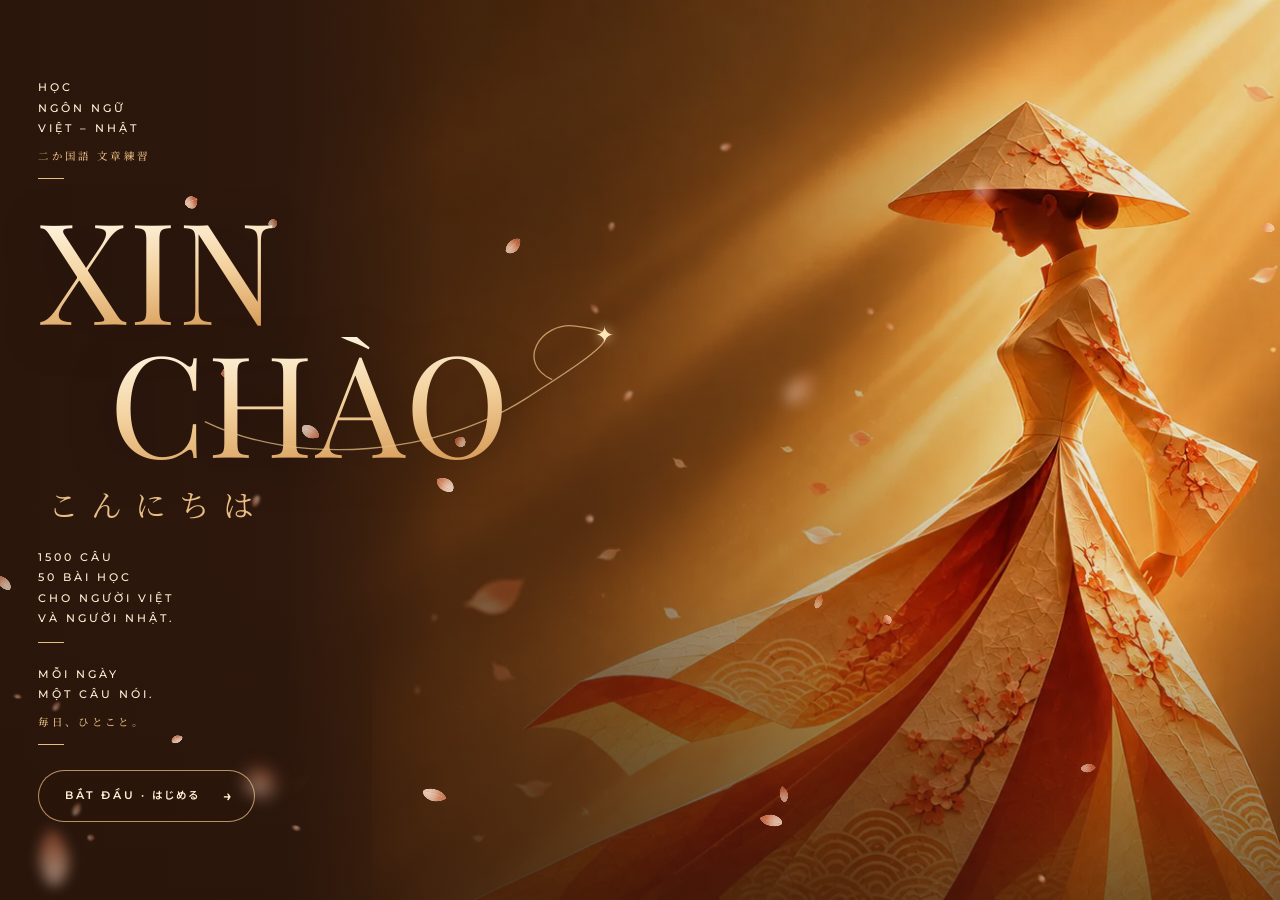
==== thi-thu-n5.html @ c8ebbe72 "Ẩn mục Lời thoại video (nội dung chưa khớp video); giữ video Kaiwa Co-Authored-By: Claude Sonnet 5.5" ====
<!DOCTYPE html>
<html lang="vi">
<head>
    <meta charset="UTF-8">
    <meta name="viewport" content="width=device-width, initial-scale=1.0, viewport-fit=cover">
    <title>Thi thử JLPT N5 · Học Việt - Nhật</title>
    <script>(function(){try{document.documentElement.classList.add("mk-solo");var d=(location.search.match(/[?&]de=(\d+)/)||[])[1]||"1";if(!/^#thi-thu-/.test(location.hash))history.replaceState(null,"",location.pathname+location.search+"#thi-thu-"+d+"-all");}catch(e){}})();</script>
    <meta name="claude:viewport-fit-sides" content="cover">
    <link rel="preconnect" href="https://fonts.googleapis.com">
    <link rel="preconnect" href="https://fonts.gstatic.com" crossorigin>
    <link rel="stylesheet" href="https://fonts.googleapis.com/css2?family=Be+Vietnam+Pro:wght@500;600;700;900&family=Inter:wght@400;500;600&family=Noto+Sans+JP:wght@400;500;700;900&family=Noto+Serif+JP:wght@400;600;700&family=Playfair+Display:ital,wght@0,400;0,500;1,400&family=Montserrat:wght@400;500;600&display=swap">
    <link rel="stylesheet" href="style.css?v=20261128-81">
    <link rel="stylesheet" href="roadmap.css?v=20261128-81">
    <link rel="stylesheet" href="kanji.css?v=20261128-81">
</head>
<body>

<!-- ===== Màn chào: ảnh áo dài origami ===== -->
<section class="hello" id="hello" hidden aria-labelledby="helloTitle">
    <div class="hello-bg">
        <img class="hello-img" id="helloImg" src="images/aoda-dai-origami.webp" alt="Cô gái Việt Nam mặc áo dài và nón lá">
        <canvas class="dress" id="dressCanvas" aria-hidden="true"></canvas>
    </div>
    <canvas class="petals" id="petalsBack" aria-hidden="true"></canvas>
    <canvas class="petals front" id="petalsFront" aria-hidden="true"></canvas>
    <div class="hello-in">
        <div class="step s1" id="step1">
            <div class="s1-main">
                <p class="eyebrow"><span>Học</span><span>ngôn ngữ</span><span>Việt – Nhật</span><span class="jp" lang="ja">二か国語 文章練習</span></p>
                <h1 class="hero" id="helloTitle">
                    <span class="l1">Xin</span><span class="l1 i2">chào</span>
                    <span class="l2 jp" lang="ja">こんにちは</span>
                    <svg class="swash" viewBox="0 0 600 200" aria-hidden="true" focusable="false"><path d="M8 150 C 140 214, 330 196, 452 118 S 590 26, 520 18 C 470 12, 438 70, 488 92"/></svg>
                    <span class="spark" aria-hidden="true">✦</span>
                </h1>
                <!-- Lời nhắn ngắn (trước đây ở cột phải) -->
                <div class="notes">
                    <p class="side-note">1500 câu<br>50 bài học<br>cho người Việt<br>và người Nhật.</p>
                    <p class="side-note">Mỗi ngày<br>một câu nói.<span class="jp" lang="ja">毎日、ひとこと。</span></p>
                </div>
                <div class="ctas">
                    <button type="button" class="pill" id="goAsk"><span>Bắt đầu · <span class="jp" lang="ja">はじめる</span></span><span class="arr" aria-hidden="true">→</span></button>
                    <button type="button" class="pill ghost" id="goResume" hidden><span>Tiếp tục học · <span class="jp" lang="ja">続きから</span></span><span class="arr" aria-hidden="true">↻</span></button>
                </div>
            </div>
        </div>

        <div class="step" id="step2" hidden>
            <p class="eyebrow">Trước khi bắt đầu<br><span class="jp" lang="ja">はじめる前に</span></p>
            <h2 class="ask">Bạn đến từ đâu?<span class="jp" lang="ja">ご出身はどちらですか？</span></h2>
            <div class="origins">
                <button type="button" class="origin" data-ui="vi" lang="vi">
                    <img class="o-mark" src="images/origin-vi.webp" alt="" aria-hidden="true">
                    <span class="o-c">Việt Nam · <span class="jp" lang="ja">ベトナム</span></span>
                    <b>Tôi là người Việt</b>
                    <span class="o-s">Tôi muốn học tiếng Nhật</span>
                </button>
                <button type="button" class="origin" data-ui="ja" lang="ja">
                    <img class="o-mark" src="images/origin-ja.webp" alt="" aria-hidden="true">
                    <span class="o-c">日本 · <span lang="vi">Nhật Bản</span></span>
                    <b>日本から来ました</b>
                    <span class="o-s">ベトナム語を学びたいです</span>
                </button>
            </div>
            <p class="foot">Bạn có thể đổi lại bất cứ lúc nào ở Trang chủ. · <span class="jp" lang="ja">選択はホームからいつでも変更できます。</span></p>
            <button type="button" class="go back" id="goBack"><span class="ring" aria-hidden="true">←</span><span>Quay lại · <span class="jp" lang="ja">戻る</span></span></button>
        </div>
    </div>
</section>

<!-- ===== Trang học ===== -->
<canvas class="page-petals" id="petalsPage" aria-hidden="true" hidden></canvas>
<div class="page">
    <div class="backbar" id="backbar"><a href="#luyen-cau" id="backbarA"><span class="ring" aria-hidden="true">←</span><span id="backbarTxt">Quay về Khóa học</span></a></div>
    <header class="top">
        <div class="brandcol">
            <div class="navrow"><button type="button" class="go back" id="backBtn" hidden><span class="ring" aria-hidden="true">←</span><span id="backTxt">Quay lại</span></button>
            <button type="button" class="go back" id="homeBtn"><span class="ring" aria-hidden="true">←</span><span id="homeTxt">Trang chủ</span></button></div>
            <div class="kicker" id="kicker">Luyện câu song ngữ</div>
            <h1 id="h1">Việt ⇄ Nhật · 1500 câu</h1>
        </div>
    </header>
    <nav class="tabs" aria-label="Chọn mục" id="sub"></nav>
    <main id="view"></main>
</div>
<script src="roadmap.js?v=20261128-81"></script>
<script src="roadmap-pic.js?v=20261128-81"></script>
<script src="roadmap-mock.js?v=20261128-81"></script>
<script src="roadmap-mockart.js?v=20261128-81"></script>
<script src="roadmap-ov.js?v=20261128-81"></script>
<script src="roadmap-n4.js?v=20261128-81"></script>
<script src="kanji.js?v=20261128-81"></script>
<script src="script.js?v=20261128-81"></script>
</body>
</html>
---- style.css ----
/* Bố cục (theo trang "Luyện câu Việt Nhật"): màn chào toàn màn hình trên ảnh áo dài origami,
   rồi một cột hẹp như tờ phiếu luyện tập. Tông màu lấy từ ảnh: nâu hổ phách, cam nắng, đỏ son tà áo, giấy kem. */
:root {
    --bg: #f7ecdc; --paper: #fffaf2; --sunken: #f1e2cc; --ink: #3b2114; --muted: #7a5a44; --line: #e6d1b3; --grid: #efdfc6;
    --ai: #b5441d; --ai-ink: #fff5e6; --ai-soft: #fbe3d2;
    --gold: #e7bd83; --amber: #d18a45; --cream: #fff1d5;
    --ok: #1f7a4a; --ok-soft: #ddf2e5; --ng: #b4322a; --ng-soft: #fae3e0; --mid: #8a5a00; --mid-soft: #fbf0d6;
    --f-display: "Be Vietnam Pro", "Segoe UI", system-ui, sans-serif;
    --f-body: "Inter", "Segoe UI", system-ui, sans-serif;
    --f-jp: "Noto Sans JP", "Yu Gothic", "Meiryo", "Hiragino Sans", sans-serif;
    --f-jp-serif: "Noto Serif JP", "Yu Mincho", Georgia, serif;
}
@media (prefers-color-scheme: dark) {
    :root:not([data-theme="light"]) {
        --bg: #2a170d; --paper: #3b2114; --sunken: #23130a; --ink: #fff1d5; --muted: #d0b293; --line: #5a3a24; --grid: #321c10;
        --ai: #eba15a; --ai-ink: #2a170d; --ai-soft: #4c2b15;
        --ok: #62d394; --ok-soft: #14301f; --ng: #ff8b80; --ng-soft: #3a1916; --mid: #f0c35a; --mid-soft: #352a12;
        color-scheme: dark;
    }
}
:root[data-theme="dark"] {
    --bg: #2a170d; --paper: #3b2114; --sunken: #23130a; --ink: #fff1d5; --muted: #d0b293; --line: #5a3a24; --grid: #321c10;
    --ai: #eba15a; --ai-ink: #2a170d; --ai-soft: #4c2b15;
    --ok: #62d394; --ok-soft: #14301f; --ng: #ff8b80; --ng-soft: #3a1916; --mid: #f0c35a; --mid-soft: #352a12;
    color-scheme: dark;
}

* { box-sizing: border-box; }
[hidden] { display: none !important; }
body {
    margin: 0;
    background-color: var(--bg);
    background-image: linear-gradient(90deg, var(--grid) 1px, transparent 1px);
    background-size: clamp(110px, 16vw, 190px) 100%;
    color: var(--ink);
    font-family: var(--f-body);
    font-size: 15px;
    line-height: 1.55;
}
h1, h2, h3 { font-family: var(--f-display); margin: 0; text-wrap: balance; }
button { font: inherit; color: inherit; cursor: pointer; }
:focus-visible { outline: 2px solid var(--ai); outline-offset: 2px; }
.jp { font-family: var(--f-jp); }
.num { font-variant-numeric: tabular-nums; }
rt { font-size: .55em; color: var(--muted); font-weight: 400; }
.nofuri rt { display: none; }
.kn-small { font-size: .7em; color: var(--muted); }

/* ===== Màn chào ===== */
.hello {
    position: relative;
    overflow: hidden;
    isolation: isolate;
    background: #3b2114;
    color: var(--cream);
    --ink: #fff1d5; --muted: #e7cfae; --ai: #f0a95e; --ai-ink: #2a170d; --paper: #3b2114; --bg: #2a170d;
}
/* Ảnh và lớp tà áo chuyển động nằm chung một khung để cùng trôi nhẹ (drift) và luôn trùng khít nhau */
.hello-bg {
    position: absolute;
    inset: 0;
    z-index: -2;
    animation: drift 18s ease-in-out infinite alternate;
}
.hello-img {
    position: absolute;
    inset: 0;
    width: 100%;
    height: 100%;
    object-fit: cover;
    object-position: 70% center;
}
.dress { position: absolute; inset: 0; width: 100%; height: 100%; pointer-events: none; }
/* Màn rộng: đẩy khung ảnh sang phải để cô gái áo dài đứng lệch phải, mép trái ảnh mờ dần vào nền */
@media (min-width: 861px) {
    .hello-bg { left: 22%; }
    .hello-img { object-position: 40% center; -webkit-mask-image: linear-gradient(90deg, transparent, #000 16%); mask-image: linear-gradient(90deg, transparent, #000 16%); }
}
.hello::after {
    content: "";
    position: absolute;
    inset: 0;
    z-index: -1;
    background:
        linear-gradient(90deg, rgba(40, 20, 10, .85) 0%, rgba(40, 20, 10, .55) 45%, rgba(40, 20, 10, .1) 80%),
        linear-gradient(0deg, rgba(40, 20, 10, .6), transparent 35%);
}
/* Cánh hoa rơi: lớp sau chữ (nhiều cánh nhỏ) và lớp trước chữ (vài cánh lớn, nhòe như sát ống kính) */
.petals { position: absolute; inset: 0; width: 100%; height: 100%; pointer-events: none; z-index: 0; }
.petals.front { z-index: 2; }
.hello-in { z-index: 1; }
@keyframes drift { from { transform: scale(1.02); } to { transform: scale(1.08) translateX(-1%); } }
/* Bố cục màn chào theo mẫu: thanh menu chữ nhỏ trên cùng, cột trái chữ serif lớn, cột phải số thứ tự + ảnh nhỏ.
   Font: Playfair Display (chữ lớn, có dấu tiếng Việt), Montserrat in hoa giãn chữ (chữ nhỏ), Noto Serif JP (tiếng Nhật). */
.hello { --f-serif: "Playfair Display", "Noto Serif JP", Georgia, serif; --f-caps: "Montserrat", var(--f-body); --gold-line: rgba(231, 189, 131, .35); }
.hello-in {
    position: relative;
    max-width: 1320px;
    margin: 0 auto;
    min-height: 100vh;
    min-height: 100svh;
    padding-block: clamp(20px, 4vh, 48px);
    padding-left: max(16px, env(safe-area-inset-left, 0px), 3vw);
    padding-right: max(16px, env(safe-area-inset-right, 0px), 3vw);
    display: flex;
    flex-direction: column;
    gap: clamp(16px, 3vh, 40px);
}

.step { display: flex; flex-direction: column; gap: clamp(22px, 3.5vw, 36px); flex: 1; justify-content: center; }
.step.s1 { display: grid; grid-template-columns: minmax(0, 1fr); align-items: center; }
.s1-main { display: flex; flex-direction: column; align-items: flex-start; gap: clamp(16px, 2.8vh, 30px); }

/* Chữ nhỏ xếp dòng + gạch ngắn (như "MỘT / TÂM HỒN / TĨNH LẶNG") */
.eyebrow, .side-note { font-family: var(--f-caps); font-size: 10.5px; font-weight: 500; letter-spacing: .28em; text-transform: uppercase; line-height: 1.95; margin: 0; color: var(--cream); display: flex; flex-direction: column; align-items: flex-start; }
.eyebrow::after, .side-note::after { content: ""; width: 26px; height: 1px; margin-top: 12px; background: var(--gold); }
.eyebrow .jp, .side-note .jp { font-family: var(--f-jp-serif); text-transform: none; letter-spacing: .22em; color: var(--gold); margin-top: 6px; }

/* Chữ lớn serif, màu vàng kem chuyển sắc, nét cong mảnh và ngôi sao nhỏ */
.hero { position: relative; display: flex; flex-direction: column; align-items: flex-start; margin: 0; font-family: var(--f-serif); font-weight: 400; font-size: clamp(56px, min(11vw, 16vh), 168px); line-height: .9; letter-spacing: .01em; text-transform: uppercase; text-wrap: nowrap; }
.hero .l1 { display: block; padding-bottom: .04em; background: linear-gradient(175deg, #fff6e4 10%, #f4d3a0 50%, #d69a55 95%); -webkit-background-clip: text; background-clip: text; color: transparent; filter: drop-shadow(0 6px 24px rgba(0, 0, 0, .35)); }
.hero .i2 { padding-left: .5em; }
.hero .l2 { position: relative; z-index: 1; font-family: var(--f-jp-serif); font-weight: 400; font-size: clamp(18px, 2.4vw, 32px); line-height: 1.2; letter-spacing: .42em; text-transform: none; color: var(--gold); margin: .55em 0 0 .3em; }
.hero .swash { position: absolute; left: 34%; top: 34%; width: 92%; height: auto; overflow: visible; pointer-events: none; }
.hero .swash path { fill: none; stroke: var(--gold); stroke-width: 1.3; opacity: .75; vector-effect: non-scaling-stroke; }
.hero .spark { position: absolute; left: 118%; top: 37%; font-size: clamp(14px, 1.8vw, 24px); line-height: 1; color: #ffe6b8; text-shadow: 0 0 12px rgba(255, 220, 160, .9); }

/* Lời nhắn ngắn dưới chữ lớn: hai cụm xếp dọc */
.notes { display: flex; flex-direction: column; align-items: flex-start; gap: 22px; }
/* Màn rộng nhưng thấp (laptop 600–720px): thu chữ lớn và khoảng cách để nút Bắt đầu vẫn nằm trong màn hình */
@media (min-width: 861px) and (max-height: 720px) {
    .hello-in { padding-block: 14px; gap: 10px; }
    .s1-main { gap: 12px; }
    .hero { font-size: clamp(48px, min(11vw, 12vh), 168px); }
    .hero .l2 { margin-top: .35em; }
    .notes { gap: 10px; }
    .eyebrow, .side-note { line-height: 1.7; }
    .eyebrow::after, .side-note::after { margin-top: 8px; }
}

/* Nút viền tròn "KHÁM PHÁ →" */
.ctas { display: flex; flex-wrap: wrap; gap: 14px; }
.pill { display: inline-flex; align-items: center; gap: 22px; padding: 13px 22px 13px 26px; border: 1px solid rgba(231, 189, 131, .75); border-radius: 999px; background: rgba(40, 20, 10, .25); color: var(--cream); font-family: var(--f-caps); font-size: 10.5px; font-weight: 600; letter-spacing: .24em; text-transform: uppercase; transition: background .2s, color .2s, border-color .2s; }
.pill .jp { letter-spacing: .12em; }
.pill .arr { font-size: 15px; letter-spacing: 0; transition: transform .2s; }
.pill:hover, .pill:focus-visible { background: var(--gold); border-color: var(--gold); color: #2a170d; }
.pill:hover .arr { transform: translateX(4px); }
.pill.ghost { border-color: var(--gold-line); background: none; }


@media (max-width: 860px) {
    .hero .swash { width: 70%; }
}
@media (max-width: 560px) {
        .hero { font-size: clamp(56px, 21vw, 96px); }
    .hero .swash { display: none; }
    .hero .spark { left: auto; right: -.6em; top: 30%; }
}

.go { display: inline-flex; align-items: center; gap: 14px; border: 0; background: none; padding: 0; font-weight: 700; font-size: 12.5px; letter-spacing: .16em; text-transform: uppercase; width: max-content; max-width: 100%; }
.go .ring { flex: none; width: 46px; height: 46px; border-radius: 50%; border: 1.5px solid currentColor; display: grid; place-items: center; font-size: 18px; letter-spacing: 0; transition: background .2s, color .2s, border-color .2s; }
.go:hover .ring, .go:focus-visible .ring { background: var(--ai); border-color: var(--ai); color: var(--ai-ink); }
.go.back { font-size: 11.5px; color: var(--muted); }
.go.back .ring { width: 34px; height: 34px; font-size: 14px; }
.ask { font-family: var(--f-serif); font-weight: 400; font-size: clamp(42px, 7vw, 92px); line-height: 1; letter-spacing: 0; margin: 0; display: flex; flex-direction: column; gap: .22em; text-shadow: 0 6px 30px rgba(0, 0, 0, .35); }
.ask .jp { font-family: var(--f-jp-serif); font-weight: 700; font-size: .4em; letter-spacing: 0; color: var(--gold); }
.origins { display: grid; grid-template-columns: repeat(2, minmax(0, 1fr)); gap: 18px; max-width: 720px; margin-top: 56px; }
.origin { position: relative; overflow: visible; text-align: left; display: flex; flex-direction: column; justify-content: flex-end; gap: 4px; min-height: 132px; padding: 16px 20px 18px; border: 1.5px solid var(--gold); border-radius: 4px; background: rgba(40, 20, 10, .55); backdrop-filter: blur(6px); color: var(--cream); transition: background .2s, color .2s; }
/* Icon cô gái áo dài / kimono (ảnh PNG nền trong suốt) ở góc phải thẻ */
/* Khung thấp, hình cô gái cao hơn khung nên tràn lên phía trên (hiệu ứng nhô ra khỏi thẻ) */
.origin { padding-right: 128px; }
.origin .o-mark { position: absolute; right: 14px; bottom: 0; height: 196px; width: auto; max-width: none; object-fit: contain; object-position: bottom center; transform-origin: bottom center; pointer-events: none; filter: drop-shadow(0 6px 14px rgba(0, 0, 0, .35)); transition: transform .3s; }
.origin .o-c { font-family: var(--f-caps); font-size: 10.5px; font-weight: 500; letter-spacing: .24em; text-transform: uppercase; color: var(--gold); }
.origin b { font-family: var(--f-serif); font-weight: 500; font-size: clamp(22px, 2.6vw, 28px); line-height: 1.15; letter-spacing: -.02em; }
.origin[lang="ja"] b { font-family: var(--f-jp); font-size: clamp(20px, 2.2vw, 25px); }
.origin .o-s { font-size: 13.5px; color: var(--muted); }
/* Chỉ làm nổi khi rê chuột thật (máy cảm ứng giữ :hover sau khi chạm → không highlight sẵn) */
@media (hover: hover) {
.origin:hover { background: rgba(201, 79, 38, .85); border-color: var(--gold); }
.origin:hover .o-mark { transform: translateY(-4px) scale(1.04); }
.origin:hover .o-c, .origin:hover .o-s { color: var(--cream); }
}
.origin:focus-visible { background: rgba(201, 79, 38, .85); border-color: var(--gold); }
.origin:focus-visible .o-mark { transform: translateY(-4px) scale(1.04); }
.hello .foot { font-size: 12.5px; color: var(--muted); margin: 0; }
.hello .go.back { font-family: var(--f-caps); font-weight: 500; letter-spacing: .24em; font-size: 10.5px; }

/* ===== Khung trang học ===== */
/* Cánh hoa rơi sau nội dung: chỉ lộ ra ở nền giữa các thẻ, không che chữ */
.page-petals { position: fixed; inset: 0; width: 100%; height: 100%; pointer-events: none; z-index: 0; }
.page { position: relative; z-index: 1; }
.page { max-width: 820px; margin: 0 auto; padding-block: 28px 64px; padding-left: max(16px, env(safe-area-inset-left, 0px)); padding-right: max(16px, env(safe-area-inset-right, 0px)); display: flex; flex-direction: column; gap: 16px; }
.top { display: flex; gap: 14px; align-items: flex-end; flex-wrap: wrap; }
.top h1 { font-size: 26px; line-height: 1.2; font-weight: 900; letter-spacing: -.02em; }
.top .kicker { font-size: 12px; letter-spacing: .08em; text-transform: uppercase; color: var(--muted); }
.top .r { margin-left: auto; display: flex; gap: 8px; align-items: center; }
.stamp { font-family: var(--f-jp); font-size: 13px; color: var(--ai); border: 1.5px solid var(--ai); border-radius: 6px; padding: 2px 8px; letter-spacing: .1em; }
.brandcol { display: flex; flex-direction: column; gap: 6px; align-items: flex-start; }
.brandcol .go { margin-bottom: 6px; }
.themebtn { border: 1px solid var(--line); background: var(--paper); border-radius: 6px; padding: 3px 9px; font-size: 12px; color: var(--muted); }
.tabs { display: flex; gap: 4px; border-bottom: 1px solid var(--line); overflow-x: auto; overflow-y: hidden; scrollbar-width: none; }
.tabs::-webkit-scrollbar { display: none; }
.tab { padding: 9px 14px; font-weight: 600; color: var(--muted); border-bottom: 2px solid transparent; margin-bottom: -1px; text-decoration: none; white-space: nowrap; }
.tab[aria-current="page"] { color: var(--ai); border-color: var(--ai); }
#view { display: flex; flex-direction: column; gap: 16px; }

.card { background: var(--paper); border: 1px solid var(--line); border-radius: 12px; padding: 20px; display: flex; flex-direction: column; gap: 16px; min-width: 0; }
.lbl { font-size: 11.5px; font-weight: 600; letter-spacing: .07em; text-transform: uppercase; color: var(--muted); }
.chips { display: flex; gap: 6px; flex-wrap: wrap; align-items: center; }
.chip { border: 1px solid var(--line); background: var(--paper); border-radius: 999px; padding: 5px 12px; font-size: 13px; }
.chip[aria-pressed="true"] { background: var(--ai-soft); border-color: var(--ai); color: var(--ai); font-weight: 600; }
.row { display: flex; gap: 10px; align-items: center; flex-wrap: wrap; }
.row .r { margin-left: auto; }
.btn { border: 1px solid var(--line); background: var(--paper); border-radius: 8px; padding: 9px 16px; font-weight: 600; font-size: 14px; text-decoration: none; color: var(--ink); display: inline-flex; align-items: center; gap: 6px; }
.btn:hover { background: var(--sunken); }
.btn.pri { background: var(--ai); border-color: var(--ai); color: var(--ai-ink); }
.btn.pri:hover { filter: brightness(1.08); }
.btn.sm { padding: 5px 11px; font-size: 13px; }
.btn:disabled { opacity: .5; cursor: default; }
.btn[aria-pressed="true"] { border-color: var(--ai); background: var(--ai-soft); color: var(--ai); }
.hint { font-size: 13px; color: var(--muted); margin: 0; }
.kbd { font-size: 12px; color: var(--muted); }

.prog { display: flex; align-items: center; gap: 12px; font-size: 13px; color: var(--muted); }
.bar { flex: 1; height: 6px; border-radius: 3px; background: var(--sunken); overflow: hidden; }
.bar i { display: block; height: 100%; background: var(--ai); transition: width .25s; }

/* Trắc nghiệm */
.opts { display: grid; grid-template-columns: repeat(2, minmax(0, 1fr)); gap: 8px; }
.opt { display: grid; grid-template-columns: 24px minmax(0, 1fr); gap: 10px; align-items: center; text-align: left; border: 1px solid var(--line); background: var(--paper); border-radius: 10px; padding: 12px 13px; min-height: 54px; }
.opt:hover:not(:disabled) { border-color: var(--ai); }
.opt .k { width: 24px; height: 24px; border-radius: 6px; background: var(--sunken); display: grid; place-items: center; font-size: 12px; font-weight: 600; color: var(--muted); }
.opt .t { overflow-wrap: anywhere; }
.opt .t .jp { font-size: 16px; line-height: 1.9; }
.opt:disabled { cursor: default; }
.opt.right { border-color: var(--ok); background: var(--ok-soft); }
.opt.right .k { background: var(--ok); color: var(--paper); }
.opt.wrong { border-color: var(--ng); background: var(--ng-soft); }
.opt.wrong .k { background: var(--ng); color: var(--paper); }

/* Nhận xét */
.fb { border-radius: 10px; padding: 12px 14px; display: flex; flex-direction: column; gap: 6px; background: var(--sunken); }
.fb.ok { border-left: 4px solid var(--ok); }
.fb.ng { border-left: 4px solid var(--ng); }
.fb.mid { border-left: 4px solid var(--mid); }
.fb .v { font-weight: 600; }
.ok-t { color: var(--ok); } .ng-t { color: var(--ng); } .mid-t { color: var(--mid); }

/* Luyện viết câu */
.wtop { display: flex; gap: 12px; align-items: flex-start; flex-wrap: wrap; }
.wtop h2 { font-size: 20px; }
.wtop .sub { font-size: 13px; color: var(--muted); }
.wtop .jt { font-size: 15px; color: var(--muted); }
.dots { display: flex; flex-wrap: wrap; gap: 4px; }
.dot { width: 28px; height: 28px; border-radius: 6px; border: 1px solid var(--line); background: var(--paper); font-size: 11.5px; display: grid; place-items: center; color: var(--muted); padding: 0; }
.dot.ok { background: var(--ok-soft); border-color: var(--ok); color: var(--ok); }
.dot.mid { background: var(--mid-soft); border-color: var(--mid); color: var(--mid); }
.dot.ng { background: var(--ng-soft); border-color: var(--ng); color: var(--ng); }
.dot[aria-current="true"] { outline: 2px solid var(--ink); outline-offset: 1px; }
.vi { font-family: var(--f-display); font-size: 21px; font-weight: 700; line-height: 1.4; margin: 0; }
.vi.prompt { font-family: var(--f-jp); font-weight: 500; font-size: 22px; line-height: 2; }
.hints { display: flex; flex-wrap: wrap; gap: 6px; }
.hw { font-size: 15px; background: var(--sunken); border-radius: 7px; padding: 6px 10px 5px; line-height: 2.1; }
.hw .jp { font-size: 17px; }
.hw rt { font-size: .68em; color: var(--ink); opacity: .75; } /* furigana trong gợi ý từ vựng: to hơn mặc định .55em cho dễ đọc */
textarea.inp { font-family: var(--f-jp); font-size: 18px; line-height: 1.6; width: 100%; min-height: 76px; padding: 10px 12px; border-radius: 10px; border: 1px solid var(--line); background: var(--paper); color: var(--ink); resize: vertical; }
textarea.inp:focus { border-color: var(--ai); outline: none; box-shadow: 0 0 0 3px var(--ai-soft); }
.ans { font-size: 20px; line-height: 2; overflow-wrap: anywhere; }
.mine { font-family: var(--f-jp); font-size: 16px; line-height: 1.8; overflow-wrap: anywhere; }
.mine del { background: var(--ng-soft); color: var(--ng); text-decoration: none; border-radius: 3px; }
.mine ins { background: var(--ok-soft); color: var(--ok); text-decoration: none; border-radius: 3px; }
.note { font-size: 12.5px; color: var(--mid); background: var(--mid-soft); border-radius: 7px; padding: 5px 9px; }
.grades { display: flex; gap: 6px; flex-wrap: wrap; }
.grade { border: 1px solid var(--line); background: var(--paper); border-radius: 8px; padding: 7px 12px; font-size: 13.5px; font-weight: 600; }
.grade.ok { border-color: var(--ok); color: var(--ok); } .grade.mid { border-color: var(--mid); color: var(--mid); } .grade.ng { border-color: var(--ng); color: var(--ng); }
.grade[aria-pressed="true"].ok { background: var(--ok-soft); } .grade[aria-pressed="true"].mid { background: var(--mid-soft); } .grade[aria-pressed="true"].ng { background: var(--ng-soft); }

/* Danh sách bài */
.tiles { display: grid; grid-template-columns: repeat(3, minmax(0, 1fr)); gap: 8px; }
.tile { background: var(--sunken); border-radius: 10px; padding: 10px 12px; display: flex; flex-direction: column; }
.tile b { font-family: var(--f-display); font-size: 24px; font-variant-numeric: tabular-nums; }
.tile span { font-size: 12px; color: var(--muted); }
.lessons { display: grid; grid-template-columns: repeat(auto-fill, minmax(230px, 1fr)); gap: 8px; }
.les { display: flex; flex-direction: column; gap: 4px; text-decoration: none; color: var(--ink); border: 1px solid var(--line); background: var(--paper); border-radius: 10px; padding: 10px 12px; min-width: 0; }
.les:hover { border-color: var(--ai); }
.les .no { font-family: var(--f-display); font-weight: 700; color: var(--ai); font-size: 13px; }
.les .t { font-weight: 600; font-size: 14px; line-height: 1.35; }
.les .jt { font-size: 12.5px; color: var(--muted); }
.les .bar { flex: none; height: 5px; margin-top: 4px; }
.les .bar i { background: var(--ok); }
.les .c { font-size: 12px; color: var(--muted); }
.grp-h { font-size: 12px; font-weight: 600; letter-spacing: .07em; text-transform: uppercase; color: var(--muted); margin: 6px 0 -2px; }

/* ===== Thanh cài đặt: nút gạt + công tắc ===== */
.card-h { font-size: 16px; }
.settings { display: flex; flex-wrap: wrap; gap: 14px 24px; align-items: flex-end; }
.settings .r { margin-left: auto; }
.set { display: flex; flex-direction: column; gap: 6px; min-width: 0; }
.seg { display: inline-flex; flex-wrap: wrap; gap: 2px; padding: 3px; border-radius: 10px; background: var(--sunken); border: 1px solid var(--line); }
.seg button { border: 0; background: transparent; border-radius: 8px; padding: 7px 14px; font-size: 13.5px; font-weight: 600; color: var(--muted); transition: background .15s, color .15s; }
.seg button:hover { color: var(--ink); }
.seg button[aria-pressed="true"] { background: var(--paper); color: var(--ai); box-shadow: 0 1px 3px rgba(59, 33, 20, .18); }
.sw { display: inline-flex; align-items: center; gap: 10px; border: 0; background: none; padding: 7px 0; font-size: 13.5px; font-weight: 600; color: var(--ink); }
.sw .track { position: relative; flex: none; width: 38px; height: 22px; border-radius: 999px; background: var(--line); transition: background .2s; }
.sw .knob { position: absolute; top: 3px; left: 3px; width: 16px; height: 16px; border-radius: 50%; background: var(--paper); box-shadow: 0 1px 2px rgba(0, 0, 0, .25); transition: transform .2s; }
.sw[aria-checked="true"] .track { background: var(--ai); }
.sw[aria-checked="true"] .knob { transform: translateX(16px); }

/* ===== Trang khóa học ===== */
.course-sum { display: grid; grid-template-columns: minmax(0, 1fr) minmax(0, 1.25fr); gap: 18px; align-items: center; }
.sum-main { display: flex; flex-direction: column; gap: 8px; align-items: flex-start; min-width: 0; }
.btn.big { padding: 12px 18px; font-size: 15px; line-height: 1.35; text-align: left; }
.sec-h { display: flex; align-items: baseline; gap: 6px 14px; flex-wrap: wrap; margin-top: 6px; }
.sec-h h2 { font-size: 22px; font-weight: 900; letter-spacing: -.01em; }
.topics { display: grid; grid-template-columns: repeat(2, minmax(0, 1fr)); gap: 12px; }
.topic { position: relative; overflow: hidden; display: flex; flex-direction: column; gap: 3px; padding: 18px 20px 16px; border: 1px solid var(--line); border-radius: 14px; background: var(--paper); text-decoration: none; color: var(--ink); min-width: 0; transition: border-color .2s, transform .2s, box-shadow .2s; }
.topic:hover, .topic:focus-visible { border-color: var(--ai); transform: translateY(-2px); box-shadow: 0 8px 22px rgba(59, 33, 20, .12); }
.tp-mark { position: absolute; right: 12px; top: 4px; font-family: var(--f-jp-serif); font-weight: 700; font-size: 76px; line-height: 1; color: var(--ai); opacity: .13; transition: opacity .2s; }
.topic:hover .tp-mark { opacity: .26; }
.tp-n { font-size: 11.5px; font-weight: 600; letter-spacing: .08em; text-transform: uppercase; color: var(--ai); }
.topic b { font-family: var(--f-display); font-size: 18px; line-height: 1.3; padding-right: 64px; }
.tp-ja { font-size: 13px; color: var(--muted); }
.tp-d { font-size: 13px; color: var(--muted); margin-top: 6px; line-height: 1.5; }
.tp-foot { display: flex; justify-content: space-between; align-items: baseline; font-size: 12.5px; color: var(--muted); margin-top: 12px; }
.tp-go { color: var(--ai); font-weight: 700; }
/* Chủ đề dạng gọn trên trang Khóa học */
.topics-mini { display: grid; grid-template-columns: repeat(4, minmax(0, 1fr)); gap: 8px; }
.tmini { display: flex; gap: 10px; align-items: center; padding: 10px 12px; border: 1px solid var(--line); border-radius: 12px; background: var(--paper); text-decoration: none; color: var(--ink); min-width: 0; transition: border-color .2s, background .2s; }
.tmini:hover, .tmini:focus-visible { border-color: var(--ai); background: var(--ai-soft); }
.tm-mark { flex: none; width: 40px; height: 40px; border-radius: 10px; display: grid; place-items: center; background: linear-gradient(150deg, var(--amber), var(--ai)); color: #fff5e6; font-family: var(--f-jp-serif); font-weight: 700; font-size: 22px; line-height: 1; }
.tmini.full .tm-mark { background: var(--ok); }
.tm-t { flex: 1; min-width: 0; display: flex; flex-direction: column; gap: 1px; }
.tm-t b { font-size: 13.5px; line-height: 1.3; overflow: hidden; display: -webkit-box; -webkit-box-orient: vertical; -webkit-line-clamp: 2; line-clamp: 2; min-height: 2.6em; }
.tm-s { font-size: 11.5px; color: var(--muted); }
.tmini.full .tm-s { color: var(--ok); font-weight: 600; }
.tm-t .bar { flex: none; display: block; height: 4px; margin-top: 4px; }
.tm-t .bar i { background: var(--ok); }
@media (max-width: 860px) { .topics-mini { grid-template-columns: repeat(2, minmax(0, 1fr)); } }
@media (max-width: 560px) {
    .tmini { flex-direction: column; align-items: flex-start; gap: 8px; padding: 10px; }
    .tm-t { width: 100%; }
    .tm-mark { width: 34px; height: 34px; font-size: 19px; }
}
@media (max-width: 300px) { .topics-mini { grid-template-columns: 1fr; } }
.topic .bar, .lr-p .bar { flex: none; display: block; height: 5px; margin-top: 6px; }
.topic .bar i, .lr-p .bar i { background: var(--ok); }

/* ===== Trang một chủ đề ===== */
.topic-hero { flex-direction: row; align-items: center; gap: 20px; }
.th-mark { flex: none; width: 96px; height: 96px; border-radius: 18px; display: grid; place-items: center; background: linear-gradient(150deg, var(--amber), var(--ai)); color: #fff5e6; font-family: var(--f-jp-serif); font-weight: 700; font-size: 56px; box-shadow: 0 10px 24px rgba(181, 68, 29, .25); }
.th-txt { flex: 1; min-width: 0; display: flex; flex-direction: column; gap: 4px; }
.th-txt h2 { font-size: 24px; font-weight: 900; letter-spacing: -.01em; }
.th-txt .jt { color: var(--muted); }
.th-txt .prog { margin-top: 6px; }
.lesson-list { list-style: none; margin: 0; padding: 0; display: flex; flex-direction: column; gap: 8px; }
.lrow { display: grid; grid-template-columns: 44px minmax(0, 1fr) 150px 20px; gap: 14px; align-items: center; padding: 14px 16px; border: 1px solid var(--line); border-radius: 12px; background: var(--paper); text-decoration: none; color: var(--ink); transition: border-color .2s, background .2s; }
.lrow:hover, .lrow:focus-visible { border-color: var(--ai); background: var(--ai-soft); }
.lr-no { width: 42px; height: 42px; border-radius: 10px; background: var(--ai-soft); color: var(--ai); display: grid; place-items: center; font-family: var(--f-display); font-weight: 700; font-size: 16px; }
.lrow:hover .lr-no { background: var(--ai); color: var(--ai-ink); }
.lr-t { display: flex; flex-direction: column; min-width: 0; }
.lr-t .lbl { font-size: 10.5px; }
.lr-t b { font-size: 16px; line-height: 1.35; }
.lr-t > span:last-child { font-size: 13px; color: var(--muted); }
.lr-p { display: flex; flex-direction: column; font-size: 12px; color: var(--muted); }
.lr-go { color: var(--ai); font-weight: 700; text-align: right; }



@media (max-width: 560px) {
    .opts, .origins { grid-template-columns: 1fr; }
    .origins { gap: 60px; margin-top: 52px; }
    .origin { min-height: 112px; padding-right: 112px; }
    .origin .o-mark { height: 168px; right: 10px; }
    .stamp { display: none; }
    .tiles { grid-template-columns: 1fr 1fr; }
    .vi { font-size: 19px; }
    .course-sum, .topics { grid-template-columns: 1fr; }
    .course-sum .tiles { grid-template-columns: repeat(3, minmax(0, 1fr)); gap: 6px; }
    .course-sum .tile { padding: 8px 10px; }
    .course-sum .tile b { font-size: 20px; }
    .course-sum .tile span { font-size: 11px; line-height: 1.3; }
    .set { width: 100%; }
    .seg { display: flex; flex-wrap: nowrap; }
    .seg button { flex: 1 1 auto; padding: 7px 8px; font-size: 13px; }
    .settings .r { margin-left: 0; }
    .topic-hero { gap: 14px; align-items: flex-start; }
    .th-mark { width: 60px; height: 60px; border-radius: 14px; font-size: 34px; }
    .th-txt h2 { font-size: 20px; }
    .lrow { grid-template-columns: 38px minmax(0, 1fr) 16px; gap: 6px 12px; padding: 12px; }
    .lr-no { width: 38px; height: 38px; font-size: 14px; }
    .lr-p { grid-column: 2; grid-row: 2; }
    .lr-go { grid-column: 3; grid-row: 1 / span 2; }
    .hello-img { object-position: 62% center; }
    .hello::after { background: linear-gradient(0deg, rgba(40, 20, 10, .92) 25%, rgba(40, 20, 10, .35) 70%, rgba(40, 20, 10, .15)); }
}
@media (prefers-reduced-motion: reduce) {
    * { transition: none !important; }
    .hello-bg { animation: none; }
    .pill .arr { transition: none; }
}

/* ===== Ngữ pháp N5 ===== */
.gsec { scroll-margin-top: 16px; }
.gs-h { display: flex; gap: 14px; align-items: center; }
.gs-mark { flex: none; width: 52px; height: 52px; border-radius: 12px; display: grid; place-items: center; background: linear-gradient(150deg, var(--amber), var(--ai)); color: #fff5e6; font-family: var(--f-display); font-weight: 700; font-size: 24px; font-variant-numeric: tabular-nums; }
.gs-h h2 { font-size: 20px; line-height: 1.3; }
.gs-ja { font-family: var(--f-jp-serif); font-weight: 600; font-size: 14px; color: var(--muted); margin-left: 4px; }
.glist { display: flex; flex-direction: column; gap: 8px; }
.gp { border: 1px solid var(--line); border-radius: 10px; background: var(--paper); }
.gp[open] { border-color: var(--ai); }
.gp summary { list-style: none; cursor: pointer; display: grid; grid-template-columns: 34px minmax(0, 1.25fr) minmax(0, 1fr) 14px; gap: 4px 12px; align-items: baseline; padding: 12px 14px; }
.gp summary::-webkit-details-marker { display: none; }
.gp summary::after { content: "›"; color: var(--muted); font-size: 18px; line-height: 1; transition: transform .2s; justify-self: end; }
.gp[open] summary::after { transform: rotate(90deg); }
.gp summary:hover { background: var(--sunken); border-radius: 10px; }
.gp-no { font-family: var(--f-display); font-weight: 700; font-size: 12px; color: var(--ai); font-variant-numeric: tabular-nums; }
.gp-p { font-size: 17px; font-weight: 500; line-height: 1.9; overflow-wrap: anywhere; }
.gp-vi { font-size: 14px; color: var(--muted); }
.gp-body { padding: 0 14px 14px 60px; display: flex; flex-direction: column; gap: 10px; }
.gp-d { margin: 0; font-size: 14.5px; line-height: 1.65; }
.gp-ex { list-style: none; margin: 0; padding: 0; display: flex; flex-direction: column; gap: 8px; }
.gp-ex li { display: flex; gap: 10px; align-items: center; justify-content: space-between; padding: 10px 12px; border-radius: 8px; background: var(--sunken); }
.gp-ex li > div { display: flex; flex-direction: column; gap: 2px; min-width: 0; }
.gx-ja { font-size: 17px; line-height: 2; overflow-wrap: anywhere; }
.gx-vi { font-size: 13.5px; color: var(--muted); }
@media (max-width: 560px) {
    .gp summary { grid-template-columns: 30px minmax(0, 1fr) 14px; }
    .gp summary::after { grid-column: 3; grid-row: 1; }
    .gp-vi { grid-column: 2; }
    .gp-body { padding: 0 12px 12px; }
    .gs-mark { width: 44px; height: 44px; font-size: 20px; }
}

/* ===== Ngữ pháp trong từng câu (sau khi xem đáp án) ===== */
.sg { border: 1px solid var(--line); border-left: 3px solid var(--ai); border-radius: 10px; background: var(--paper); }
.sg summary { cursor: pointer; padding: 10px 14px; font-weight: 600; font-size: 14px; color: var(--ai); }
.sg ul { list-style: none; margin: 0; padding: 0 14px 12px; display: flex; flex-direction: column; gap: 8px; }
.sg li { display: flex; flex-direction: column; gap: 2px; padding-top: 8px; border-top: 1px dashed var(--line); }
.sg-p { font-size: 15.5px; font-weight: 600; line-height: 1.9; }
.sg-d { font-size: 14px; line-height: 1.6; color: var(--ink); }

/* Đường dẫn trong tab Khóa học: Khóa học › Chủ đề › Bài */
.crumbs { display: flex; flex-wrap: wrap; align-items: center; gap: 4px 8px; font-size: 13.5px; color: var(--muted); }
.crumbs a { color: var(--ai); font-weight: 600; text-decoration: none; }
.crumbs a:hover { text-decoration: underline; }
.crumbs [aria-current="page"] { color: var(--ink); font-weight: 600; }
.crumbs .sep { color: var(--muted); }
.gram-card { min-height: 0; }
.origin .o-mark.o-drag { pointer-events: auto; touch-action: pan-y; user-select: none; -webkit-user-select: none; -webkit-user-drag: none; }
.qa-layer { position: fixed; inset: 0; z-index: 1000; background: #f8f4f6; }
.qa-layer iframe { position: absolute; inset: 0; width: 100%; height: 100%; border: 0; display: block; }
.qa-close { position: absolute; right: calc(14px + env(safe-area-inset-right, 0px)); bottom: calc(14px + env(safe-area-inset-bottom, 0px)); width: 40px; height: 40px; border-radius: 50%; border: 1px solid rgba(0, 0, 0, .15); background: rgba(255, 255, 255, .92); color: #22161c; font-size: 22px; line-height: 1; cursor: pointer; box-shadow: 0 4px 14px rgba(0, 0, 0, .18); }

/* Thanh điều hướng đầu trang: Quay lại + Trang chủ */
.navrow { display: flex; flex-wrap: wrap; gap: 6px 18px; align-items: center; margin-bottom: 6px; }
.navrow .go { margin-bottom: 0; }
.navrow .go[hidden] { display: none; }
.go.back #backTxt { max-width: 46vw; overflow: hidden; text-overflow: ellipsis; white-space: nowrap; }

/* Trang chủ Khóa học: ba khung học (Luyện câu song ngữ · Lộ trình N5 · Lộ trình N4) */
.course-frame { border: 1.5px solid var(--line); border-radius: 18px; padding: 16px; margin: 0 0 22px; background: color-mix(in srgb, var(--sunken) 55%, transparent); display: flex; flex-direction: column; gap: 14px; }
.course-frame > * { margin-top: 0; margin-bottom: 0; }
@media (max-width: 720px) { .course-frame { padding: 12px; border-radius: 14px; } }
.on-home #backBtn, .on-home .brandcol .kicker, .on-home #h1, .on-home #sub { display: none !important; }
/* Trang con (chủ đề, bài, lộ trình): bỏ hàng nút Quay lại / Trang chủ, đã có thanh tab Khóa học · N5 · N4 luôn hiển thị */
html:not(.mk-solo) body:not(.on-home) .navrow { display: none; }
/* Thanh tab cố định ở đầu màn hình: luôn thấy Khóa học · N5 · N4 khi cuộn */
.tabs { position: sticky; top: 0; z-index: 30; background: var(--bg); box-shadow: 0 1px 0 var(--line); padding-top: env(safe-area-inset-top, 0px); }

/* Thanh cố định 'Quay về Khóa học' khi đã vào bên trong một mục học (chủ đề, bài, lộ trình) */
.backbar { position: sticky; top: 0; z-index: 31; height: 46px; display: flex; align-items: center; background: var(--bg); }
.backbar a { display: inline-flex; align-items: center; gap: 10px; text-decoration: none; font-weight: 700; font-size: 13px; letter-spacing: .06em; text-transform: uppercase; color: var(--ai); }
.backbar .ring { width: 30px; height: 30px; font-size: 14px; display: inline-flex; align-items: center; justify-content: center; border: 1.5px solid var(--ai); border-radius: 50%; }
.backbar ~ .tabs { top: 46px; }
.on-home .backbar, html.mk-solo .backbar { display: none; }
html.mk-solo .backbar ~ .tabs { top: 0; }

button.tab { background: none; border: 0; border-bottom: 2px solid transparent; font: inherit; font-weight: 600; cursor: pointer; }
button.tab[aria-current="page"] { color: var(--ai); border-color: var(--ai); }
.rm-stagebox { scroll-margin-top: 110px; }
---- roadmap.css ----
/* ===== Lộ trình N5 (#lo-trinh, roadmap.js) ===== */
.rm-card .tp-mark { font-family: var(--f-jp-serif); }
.rm-later { cursor: default; }
.rm-later:hover { transform: none; box-shadow: none; border-color: var(--line); }
.rm-later .tp-mark { font-family: var(--f-display); font-weight: 900; font-size: 58px; top: 10px; }
.rm-hero { display: grid; grid-template-columns: minmax(0, 1fr) minmax(0, 1.2fr); gap: 18px; align-items: center; }
.rm-hero-t { display: flex; flex-direction: column; gap: 6px; min-width: 0; }
.rm-hero-t h2 { font-size: 24px; font-weight: 900; letter-spacing: -.01em; }
.rm-hero-t a { color: var(--ai); }
.rm-pace { margin: 4px 0 0; font-weight: 600; font-size: 14px; }
.rm-tiles .tile b small { font-size: 14px; color: var(--muted); font-weight: 600; }
.rm-heat { display: grid; grid-template-rows: repeat(7, 11px); grid-auto-flow: column; grid-auto-columns: 11px; gap: 3px; flex: none; }
.rm-heat i { border-radius: 3px; background: var(--sunken); }
.rm-heat i.h1 { background: color-mix(in srgb, var(--ok) 35%, var(--sunken)); }
.rm-heat i.h2 { background: color-mix(in srgb, var(--ok) 65%, var(--sunken)); }
.rm-heat i.h3 { background: var(--ok); }
.rm-heat i.fut { opacity: .35; }
.rm-heat i.now { outline: 1.5px solid var(--ink); outline-offset: 1px; }
.rm-today { display: grid; grid-template-columns: repeat(2, minmax(0, 1fr)); gap: 8px; }
.rm-goal { grid-row: span 3; display: flex; align-items: center; gap: 14px; padding: 14px; border: 1px solid var(--line); border-radius: 12px; text-decoration: none; color: var(--ink); background: var(--sunken); }
.rm-goal:hover { border-color: var(--ai); }
.rm-goal > span:last-child { display: flex; flex-direction: column; gap: 2px; font-size: 13px; color: var(--muted); }
.rm-goal > span:last-child b { font-size: 16px; color: var(--ink); }
.rm-goal.on { border-color: var(--ok); background: var(--ok-soft); }
.rm-ring { --p: 0; flex: none; width: 64px; height: 64px; border-radius: 50%; display: grid; place-items: center; background: conic-gradient(var(--ok) calc(var(--p) * 1%), var(--line) 0); }
.rm-ring b { width: 50px; height: 50px; border-radius: 50%; background: var(--paper); display: grid; place-items: center; font-family: var(--f-display); font-size: 20px; }
.rm-task { position: relative; display: flex; gap: 12px; align-items: flex-start; padding: 11px 13px; border: 1px solid var(--line); border-radius: 10px; background: var(--paper); cursor: pointer; transition: border-color .15s, background .15s; }
.rm-task:hover { border-color: var(--ai); }
.rm-task input { position: absolute; opacity: 0; width: 1px; height: 1px; }
.rm-box { flex: none; width: 22px; height: 22px; margin-top: 1px; border-radius: 6px; border: 1.5px solid var(--line); display: grid; place-items: center; font-size: 13px; font-weight: 700; color: transparent; transition: background .15s, border-color .15s; }
.rm-task input:focus-visible + .rm-box { outline: 2px solid var(--ai); outline-offset: 2px; }
.rm-task.on { background: var(--ok-soft); border-color: var(--ok); }
.rm-task.on .rm-box { background: var(--ok); border-color: var(--ok); color: var(--paper); }
.rm-tt { display: flex; flex-direction: column; gap: 2px; min-width: 0; }
.rm-tt b { font-size: 14.5px; line-height: 1.4; }
.rm-tt b .jp { font-size: 15px; }
.rm-tt > span { font-size: 12.5px; color: var(--muted); line-height: 1.45; }
.rm-list { display: flex; flex-direction: column; gap: 8px; }
.rm-link { align-self: flex-start; margin: -2px 0 2px 48px; font-size: 13px; font-weight: 600; color: var(--ai); text-decoration: none; }
.rm-link:hover { text-decoration: underline; }
.rm-date, .rm-num { font: inherit; font-size: 14px; padding: 8px 10px; border-radius: 8px; border: 1px solid var(--line); background: var(--paper); color: var(--ink); }
.rm-num { width: 120px; }
.rm-date:focus, .rm-num:focus { outline: none; border-color: var(--ai); box-shadow: 0 0 0 3px var(--ai-soft); }
.rm-stage { display: flex; align-items: center; gap: 14px; margin-top: 10px; }
.rm-stage h2 { font-size: 21px; font-weight: 900; letter-spacing: -.01em; }
.rm-stage > div { flex: 1; min-width: 0; }
.rm-sn { flex: none; width: 46px; height: 46px; border-radius: 12px; display: grid; place-items: center; background: linear-gradient(150deg, var(--amber), var(--ai)); color: #fff5e6; font-family: var(--f-display); font-weight: 900; font-size: 17px; }
.rm-sp { font-weight: 700; color: var(--muted); }
.rm-map { display: flex; flex-direction: column; gap: 14px; }
.rm-leg { display: grid; grid-template-columns: 74px minmax(0, 1fr); align-items: center; gap: 10px; }
.rm-leg-n { font-size: 11.5px; font-weight: 600; letter-spacing: .07em; text-transform: uppercase; color: var(--muted); }
.rm-path { position: relative; display: grid; grid-template-columns: repeat(5, minmax(0, 1fr)); }
.rm-path::before { content: ""; position: absolute; left: 10%; right: 10%; top: 21px; height: 3px; border-radius: 2px; background: repeating-linear-gradient(90deg, var(--line) 0 8px, transparent 8px 13px); }
.rm-st { position: relative; display: flex; flex-direction: column; align-items: center; gap: 4px; border: 0; background: none; padding: 0; color: var(--muted); }
.rm-dot { width: 44px; height: 44px; border-radius: 50%; display: grid; place-items: center; background: var(--paper); border: 2px solid var(--line); font-family: var(--f-display); font-weight: 700; font-size: 15px; color: var(--muted); transition: transform .15s, border-color .15s; }
.rm-st:hover .rm-dot { border-color: var(--ai); transform: scale(1.06); }
.rm-cap { font-size: 12px; font-weight: 600; }
.rm-part { position: absolute; top: -6px; right: calc(50% - 30px); font-size: 10.5px; font-weight: 700; background: var(--mid-soft); color: var(--mid); border-radius: 999px; padding: 1px 6px; }
.rm-st.boss .rm-dot { border-style: dashed; font-size: 19px; }
.rm-st.done .rm-dot { background: var(--ok); border-color: var(--ok); color: var(--paper); border-style: solid; }
.rm-st.done .rm-cap { color: var(--ok); }
.rm-st.cur .rm-dot { border-color: var(--ai); color: var(--ai); box-shadow: 0 0 0 5px var(--ai-soft); }
.rm-st.cur .rm-cap { color: var(--ai); }
.rm-st.sel .rm-dot { outline: 2px solid var(--ink); outline-offset: 3px; }
.rm-panel { border-top: 1px solid var(--line); padding-top: 16px; display: flex; flex-direction: column; gap: 10px; }
.rm-ph { display: flex; justify-content: space-between; align-items: flex-end; gap: 10px; flex-wrap: wrap; }
.rm-ph h3 { font-size: 19px; font-family: var(--f-display); }
.rm-nav { display: flex; gap: 6px; }
.rm-bossbox { display: flex; flex-direction: column; gap: 8px; padding: 12px; border-radius: 12px; background: var(--mid-soft); border: 1px dashed var(--mid); }
.rm-prize { margin: 0; font-size: 13.5px; }
.rm-clear { margin: 0; font-weight: 700; }
.rm-types { display: grid; grid-template-columns: repeat(3, minmax(0, 1fr)); gap: 14px; }
.rm-tg { display: flex; flex-direction: column; gap: 6px; min-width: 0; }
.rm-form { display: flex; gap: 12px; align-items: flex-end; flex-wrap: wrap; }
.rm-tests { list-style: none; margin: 0; padding: 0; display: flex; flex-direction: column; gap: 6px; }
.rm-tests li { display: flex; gap: 12px; align-items: center; flex-wrap: wrap; padding: 9px 12px; border-radius: 10px; background: var(--sunken); font-size: 13.5px; }
.rm-tests li > span:nth-child(2) { flex: 1; min-width: 200px; }
.rm-badge { font-size: 12px; font-weight: 700; border-radius: 999px; padding: 3px 10px; }
.rm-badge.ok { background: var(--ok-soft); color: var(--ok); }
.rm-badge.mid { background: var(--mid-soft); color: var(--mid); }
.rm-badge.ng { background: var(--ng-soft); color: var(--ng); }
/* Ô đầu trang: tổng quan + kế hoạch */
.rm-plan { border-top: 1px solid var(--line); padding-top: 14px; display: flex; flex-direction: column; gap: 10px; }
/* Hôm nay: 3 phần soạn sẵn */
.rm-dtask { display: flex; gap: 12px; align-items: center; text-align: left; padding: 11px 13px; border: 1px solid var(--line); border-radius: 10px; background: var(--paper); color: var(--ink); transition: border-color .15s, background .15s; }
.rm-dtask:hover, .rm-dtask.sel { border-color: var(--ai); }
.rm-dtask.sel { box-shadow: 0 0 0 3px var(--ai-soft); }
.rm-dtask .rm-box { color: var(--ai); font-family: var(--f-jp); font-size: 12px; }
.rm-dtask.on { background: var(--ok-soft); border-color: var(--ok); }
.rm-dtask.on .rm-box { background: var(--ok); border-color: var(--ok); color: var(--paper); }
.rm-dpanel { border-top: 1px solid var(--line); padding-top: 14px; display: flex; flex-direction: column; gap: 10px; }
.rm-flash { display: flex; flex-direction: column; align-items: center; gap: 10px; padding: 22px 16px; border-radius: 14px; background: var(--sunken); text-align: center; }
.rm-front { display: flex; align-items: center; gap: 12px; }
.rm-front .jp { font-size: 30px; line-height: 2; }
.rm-front .rm-kc { width: 96px; height: 96px; font-size: 64px; }
.rm-back { display: flex; flex-direction: column; gap: 4px; align-items: center; font-size: 14px; color: var(--muted); }
.rm-back b { font-size: 18px; color: var(--ink); }
.rm-back .jp { font-size: 16px; }
.rm-dpanel .row { justify-content: center; }
.rm-said { margin-top: 4px; }
.rm-said.on { border-color: var(--ok); background: var(--ok-soft); color: var(--ok); }

/* Giai đoạn 2 · tài liệu Từ vựng */
.rm-vtabs { display: flex; flex-wrap: wrap; }
.rm-vtabs button { flex: 1 1 auto; }
.rm-vtabs .jp { font-size: 13px; }
.rm-pbody { display: flex; flex-direction: column; gap: 8px; }
.rm-pbody h3 { font-size: 18px; font-family: var(--f-display); }
.rm-pbody h3 .jp { font-size: 18px; }
.rm-pbody > p { margin: 0; }
.rm-passage { background: var(--sunken); border-radius: 10px; padding: 12px 16px; font-size: 15.5px; line-height: 1.9; display: flex; flex-direction: column; gap: 4px; }
.rm-passage p { margin: 0; white-space: pre-wrap; }
.rm-q .rm-passage { margin-bottom: 4px; }
.rm-ptable { border-collapse: collapse; font-size: 14px; margin: 4px 0; width: 100%; }
.rm-ptable th, .rm-ptable td { border: 1px solid var(--line); padding: 4px 8px; text-align: left; background: var(--paper); }
.rm-ptable th { background: var(--ai-soft); font-weight: 700; }
.rm-blank { display: inline-block; min-width: 42px; text-align: center; border: 1.5px solid var(--ai); border-radius: 6px; padding: 0 6px; margin: 0 2px; line-height: 1.5; color: var(--ai); font-family: var(--f-display); }
.rm-star { color: var(--ai); }
/* Nghe */
.rm-qhead { display: flex; gap: 10px; align-items: center; }
.rm-lplay { flex: none; }
.rm-lplay.on { border-color: var(--ai); background: var(--ai-soft); color: var(--ai); }
.rm-opts.rm-opts3 { grid-template-columns: repeat(3, minmax(0, 1fr)); }
.rm-onum { display: inline-grid; place-items: center; width: 24px; height: 24px; border-radius: 6px; background: var(--sunken); font-family: var(--f-display); font-size: 13px; margin-right: 8px; vertical-align: middle; }
.rm-script { border: 1px dashed var(--line); border-radius: 8px; padding: 6px 10px; }
.rm-script summary { cursor: pointer; font-size: 13px; font-weight: 600; color: var(--ai); }
.rm-script .rm-lines { margin-top: 8px; }
.rm-script .rm-who { flex: none; width: 40px; font-size: 12px; font-weight: 700; color: var(--ai); padding-top: 4px; }
.rm-script .jp { font-size: 15px; line-height: 1.8; }
@media (max-width: 560px) { .rm-opts.rm-opts3 { grid-template-columns: 1fr; } }
.rm-ul { text-decoration: underline; text-decoration-thickness: 2px; text-underline-offset: 4px; text-decoration-color: var(--ai); }

/* Nội dung bài học trong trạm */
.rm-lesson { display: flex; flex-direction: column; gap: 8px; }
.rm-goalline { background: var(--ai-soft); border-radius: 10px; padding: 12px 14px; display: flex; flex-direction: column; gap: 4px; }
.rm-goalline p { margin: 0; }
.rm-goalline > p:first-of-type { font-weight: 600; }
.rm-goalline .jp { font-size: 14px; }
.rm-sub { margin-top: 8px; }
.rm-sec { border: 1px solid var(--line); border-radius: 10px; background: var(--paper); }
.rm-sec > summary { cursor: pointer; padding: 11px 14px; font-weight: 700; font-size: 14.5px; list-style: none; display: flex; align-items: center; gap: 8px; }
.rm-sec > summary::-webkit-details-marker { display: none; }
.rm-sec > summary::before { content: "▸"; color: var(--ai); transition: transform .15s; }
.rm-sec[open] > summary::before { transform: rotate(90deg); }
.rm-sec[open] > summary { border-bottom: 1px solid var(--line); }
.rm-sec > :not(summary) { margin: 12px 14px; }
/* Mục có ô “đã học xong” trên tiêu đề (giai đoạn 0) */
.rm-secchk { flex: none; border: 0; background: none; padding: 0; display: inline-flex; }
.rm-secchk .rm-box { color: transparent; background: var(--paper); }
.rm-secchk:hover .rm-box { border-color: var(--ai); }
.rm-secchk[aria-checked="true"] .rm-box { background: var(--ok); border-color: var(--ok); color: var(--paper); }
.rm-st-t { flex: 1; min-width: 0; }
.rm-sec-s { font-size: 12px; font-weight: 600; color: var(--muted); }
.rm-sec.done { border-color: var(--ok); }
.rm-sec.done > summary { background: var(--ok-soft); border-radius: 9px; }
.rm-sec.done .rm-sec-s { color: var(--ok); }
.rm-greet { list-style: none; padding: 0; display: grid; grid-template-columns: repeat(auto-fill, minmax(280px, 1fr)); gap: 10px 16px; }
.rm-greet li { display: flex; gap: 10px; align-items: flex-start; }
.rm-greet li .jp { font-size: 17px; line-height: 1.9; }
.rm-gvi { display: block; font-size: 14px; }
.rm-gt { margin: 4px 0 -4px; font-weight: 700; font-size: 13.5px; }
.rm-say { flex: none; width: 30px; height: 30px; border-radius: 50%; border: 1px solid var(--line); background: var(--paper); font-size: 13px; padding: 0; display: grid; place-items: center; }
.rm-say:hover, .rm-say.on { border-color: var(--ai); background: var(--ai-soft); }
.rm-say.on { box-shadow: 0 0 0 3px var(--ai-soft); }
/* Chữ Kanji trong ô: line-height 1 để chữ nằm giữa (tránh bị .jp line-height 2 đẩy xuống) */
.rm-kc, .rm-front .rm-kc { line-height: 1; padding: 0; text-align: center; }
.rm-vocab { list-style: none; padding: 0; display: grid; grid-template-columns: repeat(auto-fill, minmax(230px, 1fr)); gap: 6px 14px; }
.rm-vocab li { display: grid; grid-template-columns: 30px minmax(0, 1fr); column-gap: 10px; align-items: center; padding: 4px 0; }
.rm-vocab li .jp { font-size: 17px; line-height: 1.9; }
.rm-vocab li .rm-vi { grid-column: 2; font-size: 13px; color: var(--muted); line-height: 1.3; }
.rm-vi { display: block; font-size: 13px; color: var(--muted); }
.rm-kanji { display: grid; grid-template-columns: repeat(auto-fill, minmax(250px, 1fr)); gap: 8px; }
.rm-kj { display: flex; gap: 12px; align-items: center; padding: 10px; border-radius: 10px; background: var(--sunken); font-size: 13.5px; }
.rm-kc { flex: none; width: 58px; height: 58px; display: grid; place-items: center; border-radius: 10px; background: var(--paper); font-family: var(--f-jp-serif); font-weight: 700; font-size: 36px; color: var(--ai); }
.rm-rd { display: block; color: var(--muted); font-size: 12.5px; }
.rm-ex { display: block; margin-top: 2px; }
.rm-ex .jp { font-size: 15px; line-height: 1.9; }
.rm-lines { list-style: none; padding: 0; display: flex; flex-direction: column; gap: 8px; }
.rm-lines li { display: flex; gap: 10px; align-items: flex-start; }
.rm-lines li .jp { font-size: 17px; line-height: 2; }
.rm-talk li { display: grid; grid-template-columns: 30px 72px minmax(0, 1fr); gap: 10px; }
.rm-who { font-size: 13px; font-weight: 700; color: var(--ai); padding-top: 6px; }
.rm-q { display: flex; flex-direction: column; gap: 8px; padding-bottom: 12px; border-bottom: 1px dashed var(--line); margin-bottom: 12px !important; }
.rm-qq { margin: 0; font-weight: 600; }
.rm-qq .jp { font-size: 16px; line-height: 2; }
.rm-opts { display: grid; grid-template-columns: repeat(2, minmax(0, 1fr)); gap: 6px; }
.rm-opt { text-align: left; border: 1px solid var(--line); background: var(--paper); border-radius: 9px; padding: 8px 12px; }
.rm-opt .jp { font-size: 16px; line-height: 1.9; }
.rm-opt:hover:not(:disabled) { border-color: var(--ai); }
.rm-opt:disabled { cursor: default; color: var(--ink); }
.rm-opt.right { border-color: var(--ok); background: var(--ok-soft); }
.rm-opt.wrong { border-color: var(--ng); background: var(--ng-soft); }
.rm-why { margin: 0; font-weight: 700; font-size: 13.5px; }
.rm-why span { font-weight: 400; color: var(--ink); }
.rm-tip { display: block; font-style: normal; margin-top: 4px; color: var(--ink); opacity: .85; }
.rm-kana-wrap { overflow-x: auto; }
.rm-kana { border-collapse: collapse; width: 100%; font-size: 14px; }
.rm-kana th { text-align: left; font-size: 11.5px; letter-spacing: .07em; text-transform: uppercase; color: var(--muted); padding: 4px 10px; }
.rm-kana td { padding: 5px 10px; border-top: 1px solid var(--line); white-space: pre; }
.rm-kana td.jp { font-size: 21px; letter-spacing: .3em; }
.rm-tips { padding-left: 18px; font-size: 13.5px; display: flex; flex-direction: column; gap: 4px; }
@media (max-width: 760px) {
    .rm-hero, .rm-types { grid-template-columns: 1fr; }
}
@media (max-width: 560px) {
    .rm-today { grid-template-columns: 1fr; }
    .rm-goal { grid-row: auto; }
    .rm-leg { grid-template-columns: 1fr; gap: 6px; }
    .rm-dot { width: 38px; height: 38px; font-size: 14px; }
    .rm-path::before { top: 18px; }
    .rm-heat { display: none; }
    .rm-link { margin-left: 0; }
    .rm-opts { grid-template-columns: 1fr; }
    .rm-talk li { grid-template-columns: 30px minmax(0, 1fr); }
    .rm-talk li > div { grid-column: 1 / -1; }
    .rm-sec > :not(summary) { margin: 10px; }
}

/* Giai đoạn 2 gọn: mỗi nhóm / đề thi thử là một thẻ thu gọn được */
.rm-fold { gap: 14px; }
.rm-fold > summary { cursor: pointer; list-style: none; display: flex; align-items: center; gap: 12px; margin: -4px 0; }
.rm-fold > summary::-webkit-details-marker { display: none; }
.rm-fold > summary::before { content: "▸"; color: var(--ai); font-size: 14px; transition: transform .15s; }
.rm-fold[open] > summary::before { transform: rotate(90deg); }
.rm-fold:not([open]) { padding-top: 14px; padding-bottom: 14px; }
.rm-ft { flex: 1; min-width: 0; display: flex; flex-wrap: wrap; align-items: baseline; gap: 2px 8px; }
.rm-ft b { font-size: 16px; font-family: var(--f-display); }
.rm-ft .jp { font-size: 14px; color: var(--muted); }
.rm-fsub { font-size: 12.5px; color: var(--muted); }
.rm-fprog { font-size: 13px; font-weight: 700; color: var(--muted); white-space: nowrap; }
.rm-fold.done { border-color: var(--ok); }
.rm-s2hint { margin-top: -4px; }
.rm-pickhint { text-align: center; padding-top: 6px; }

/* ===== Lộ trình N4 ===== */
.rm-today.three { grid-template-columns: repeat(3, minmax(0, 1fr)); }
@media (max-width: 720px) { .rm-today.three { grid-template-columns: 1fr; } }
.rm-gram { list-style: none; padding: 0; display: flex; flex-direction: column; gap: 10px; }
.rm-gram li { display: flex; flex-direction: column; gap: 3px; padding: 8px 12px; border-left: 3px solid var(--ai); background: var(--sunken); border-radius: 0 8px 8px 0; }
.rm-gram li > b.jp { font-size: 16px; line-height: 1.9; }
.rm-gx { font-size: 13.5px; color: var(--muted); }

/* ===== Tổng quan ngữ pháp N5 ===== */
.ov-list { list-style: none; padding: 0; display: flex; flex-direction: column; gap: 8px; }
.ov-item { display: flex; gap: 12px; align-items: flex-start; padding: 10px 12px; border: 1px solid var(--line); border-radius: 10px; background: var(--sunken); }
.ov-p { font-size: 26px; font-weight: 700; min-width: 54px; text-align: center; color: var(--ai); line-height: 1.5; }
.ov-b { flex: 1; min-width: 0; display: flex; flex-direction: column; gap: 4px; }
.ov-b p { margin: 0; font-size: 14px; }
.ov-pat { font-size: 16px; }
.ov-ex { display: flex; gap: 8px; align-items: flex-start; }
.ov-chang { margin-top: 12px; }
.ov-ch { display: flex; justify-content: space-between; align-items: baseline; }
.ov-ch h3 { margin: 0; font-size: 16px; }
.ov-conf, .ov-use { list-style: none; padding: 0; display: flex; flex-direction: column; gap: 6px; }
.ov-conf li, .ov-use li { display: flex; flex-direction: column; font-size: 13.5px; padding: 8px 12px; border-left: 3px solid var(--ai); background: var(--sunken); border-radius: 0 8px 8px 0; }
.ov-conf li span, .ov-use li span { color: var(--muted); }
.ov-groups { display: grid; grid-template-columns: repeat(3, minmax(0, 1fr)); gap: 8px; margin-bottom: 8px; }
.ov-groups > div { display: flex; flex-direction: column; gap: 4px; padding: 10px 12px; border: 1px solid var(--line); border-radius: 10px; background: var(--sunken); font-size: 13.5px; }
.ov-scroll { overflow-x: auto; margin-bottom: 8px; }
.ov-tab { border-collapse: collapse; width: 100%; font-size: 13.5px; }
.ov-tab th, .ov-tab td { border: 1px solid var(--line); padding: 6px 8px; text-align: left; vertical-align: top; }
.ov-tab thead th { background: var(--sunken); }
.ov-verbs td .jp { white-space: nowrap; }
.ov-verbs tr.on { background: var(--ok-soft); }
.ov-pract { padding-left: 20px; display: flex; flex-direction: column; gap: 4px; }
.rm-mini { display: inline-flex; align-items: center; gap: 6px; font-size: 12.5px; color: var(--muted); cursor: pointer; width: fit-content; }
.rm-mini input { position: absolute; opacity: 0; pointer-events: none; }
.rm-mini.on { color: var(--ok); }
@media (max-width: 720px) { .ov-groups { grid-template-columns: 1fr; } .ov-p { min-width: 40px; font-size: 22px; } }
.rm-mini.on .rm-box { background: var(--ok); border-color: var(--ok); color: var(--paper); }
.rm-mini input:focus-visible + .rm-box { outline: 2px solid var(--ai); outline-offset: 2px; }

/* ===== Khung bọc mỗi giai đoạn ===== */
.rm-stagebox { border: 1.5px solid var(--line); border-radius: 18px; padding: 16px; margin: 20px 0; background: color-mix(in srgb, var(--sunken) 55%, transparent); display: flex; flex-direction: column; gap: 12px; }
.rm-stagebox > * { margin-top: 0; margin-bottom: 0; }
.rm-stagebox > .rm-stage { padding-bottom: 10px; border-bottom: 1px dashed var(--line); }
@media (max-width: 720px) { .rm-stagebox { padding: 12px; border-radius: 14px; } }

.ov-chang { border: 1px solid var(--line); border-radius: 12px; padding: 8px 12px; margin-top: 10px; background: var(--paper, transparent); }
.ov-chang > summary { cursor: pointer; list-style: none; display: flex; justify-content: space-between; align-items: center; gap: 10px; }
.ov-chang > summary::-webkit-details-marker { display: none; }
.ov-chang > summary::before { content: '▸'; color: var(--muted); margin-right: 8px; transition: transform .15s; }
.ov-chang[open] > summary::before { transform: rotate(90deg); }
.ov-chang > summary h3 { flex: 1; }
.ov-chang[open] > .ov-list { margin-top: 8px; }

/* ===== Tranh từ vựng ===== */
.pic { display: flex; flex-direction: column; gap: 10px; }
.pic-top { display: flex; justify-content: space-between; align-items: center; gap: 8px; flex-wrap: wrap; }
.pic-wrap { position: relative; width: 100%; max-width: 440px; margin: 0 auto; border-radius: 14px; overflow: hidden; border: 1px solid var(--line); background: #f4e6cf; }
.pic-wrap svg { display: block; width: 100%; height: auto; }
.pic-pin { position: absolute; transform: translate(-50%, -50%); width: 24px; height: 24px; padding: 0; border-radius: 50%; border: 2px solid #fff; background: var(--ai, #c0542b); color: #fff; font-size: 12px; box-shadow: 0 1px 4px rgba(0,0,0,.35); cursor: pointer; z-index: 1; }
.pic-pin > b { display: block; line-height: 20px; }
.pic-pin.seen { background: var(--ok, #2e8b57); }
.pic-pin.sel { outline: 3px solid #ffd54a; z-index: 3; }
.pic-chip { position: absolute; white-space: nowrap; background: #fff; color: #2b2118; border: 1px solid #d8c9b2; border-radius: 8px; padding: 0 6px; font-size: 12px; line-height: 18px; box-shadow: 0 1px 3px rgba(0,0,0,.2); pointer-events: none; }
.s-r .pic-chip { left: 100%; top: 50%; transform: translate(4px, -50%); }
.s-l .pic-chip { right: 100%; top: 50%; transform: translate(-4px, -50%); }
.s-t .pic-chip { bottom: 100%; left: 50%; transform: translate(-50%, -4px); }
.s-b .pic-chip { top: 100%; left: 50%; transform: translate(-50%, 4px); }
.pic-hide .pic-pin:not(.sel) .pic-chip { display: none; }
.pic-card { margin: 0; min-height: 48px; }
.pic-card.on { display: flex; align-items: center; gap: 10px; padding: 8px 12px; border: 1px solid var(--line); border-radius: 12px; background: var(--ai-soft, var(--sunken)); }
.pic-no { flex: none; width: 24px; height: 24px; border-radius: 50%; background: var(--ai, #c0542b); color: #fff; display: grid; place-items: center; font-size: 12px; font-weight: 700; }
.pic-card .jp { font-size: 20px; }
.pic-list { display: flex; flex-wrap: wrap; gap: 6px; }
.pic-li { display: inline-flex; align-items: center; gap: 6px; padding: 4px 10px; border: 1px solid var(--line); border-radius: 999px; background: var(--paper, transparent); cursor: pointer; font-size: 14px; }
.pic-li b { color: var(--ai, #c0542b); }
.pic-li.seen { border-color: var(--ok, #2e8b57); }
.pic-li.sel { background: var(--ai-soft, var(--sunken)); }
.pic-mask { filter: blur(6px); }

.pic-tabs { flex-wrap: wrap; }
.pic-tabs button { white-space: normal; text-align: left; }

.pic-hit { position: absolute; transform: translate(-50%, -50%); padding: 0; border: 0; border-radius: 50%; background: transparent; cursor: pointer; z-index: 0; }
.pic-hit.sel { box-shadow: 0 0 0 4px #ffd54a; background: rgba(255, 213, 74, .18); }
.pic-pin { width: 26px; height: 26px; }
.pic-pin > b { line-height: 22px; }
.pic-chip { font-size: 13px; line-height: 20px; }

.pic-pin { opacity: .92; }

/* ===== Bộ đề thi thử ===== */
.mk-list { display: flex; flex-direction: column; gap: 8px; }
.mk-item { display: flex; justify-content: space-between; align-items: center; gap: 12px; padding: 10px 14px; border: 1px solid var(--line); border-radius: 12px; background: var(--sunken); }
.mk-item .rm-vi { display: block; }
.mk-bar { display: flex; justify-content: space-between; align-items: center; gap: 10px; position: sticky; top: 0; z-index: 5; padding: 8px 12px; background: var(--paper, #fff8ea); border: 1px solid var(--line); border-radius: 12px; }
.mk-clock { font-variant-numeric: tabular-nums; font-size: 22px; font-weight: 800; color: var(--ai, #c0542b); }
.mk-clock.low { color: #d9304a; animation: mkblink 1s steps(2) infinite; }
@keyframes mkblink { 50% { opacity: .45; } }
.rm-opt.mk-sel { border-color: var(--ai, #c0542b); background: var(--ai-soft, #f9e4da); box-shadow: 0 0 0 2px var(--ai, #c0542b) inset; }
.mk-score { display: flex; align-items: baseline; gap: 14px; padding: 12px 16px; border-radius: 12px; background: var(--ai-soft, #f9e4da); }
.mk-score b { font-size: 30px; }
.mk-parts { list-style: none; padding: 0; display: flex; flex-direction: column; gap: 4px; }
.mk-parts li { display: flex; justify-content: space-between; padding: 6px 12px; border: 1px solid var(--line); border-radius: 8px; }

.mk-go { display: flex; flex-wrap: wrap; gap: 6px; }
.mk-go .btn { text-decoration: none; }
.mk-page { display: flex; flex-direction: column; gap: 12px; }
.rm-qtype { align-self: flex-start; font-size: 11px; letter-spacing: .04em; text-transform: uppercase; color: var(--muted); }
.mk-bar2 { flex: 1; height: 8px; border-radius: 4px; background: var(--line); overflow: hidden; margin: 0 12px; align-self: center; }
.mk-bar2 > i { display: block; height: 100%; background: var(--ok, #2e8b57); }
.mk-parts li { align-items: center; }

/* ===== Phiếu trả lời (đề thi thử) — mô phỏng 解答用紙 JLPT ===== */
.mk-wrap { display: grid; grid-template-columns: minmax(0, 1fr) 340px; gap: 18px; align-items: start; }
.mk-qs { display: flex; flex-direction: column; gap: 12px; min-width: 0; }
.mk-sheet { position: sticky; top: 64px; border: 1.5px solid #222; border-radius: 4px; background: #fffdf6; color: #222; padding: 10px; max-height: calc(100vh - 80px); display: flex; flex-direction: column; box-shadow: 3px 3px 0 rgba(0,0,0,.12); }
.mk-sheet-t { display: flex; flex-direction: column; align-items: flex-start; gap: 2px; background: none; border: 0; padding: 0 0 8px; font: inherit; color: inherit; cursor: default; text-align: left; }
.mk-sheet-t span { font-size: 12.5px; color: #666; }
.mk-sheet-b { overflow-y: auto; display: flex; flex-direction: column; gap: 10px; }
.mk-sh-head { display: flex; justify-content: space-between; align-items: stretch; gap: 8px; }
.mk-sh-head > b { border: 1.5px solid #222; padding: 4px 10px; font-size: 15px; }
.mk-sh-name { flex: 1; border: 1.5px solid #222; padding: 4px 8px; font-size: 11px; color: #555; display: flex; align-items: flex-end; min-height: 34px; }
.mk-sec-t { font-size: 12.5px; font-weight: 700; padding: 3px 8px; background: #222; color: #fff; }
.mk-blocks { display: grid; grid-template-columns: repeat(auto-fill, minmax(150px, 1fr)); gap: 8px; margin-top: 6px; align-items: start; }
.mk-blk { border: 1.5px solid #222; }
.mk-blk-t { text-align: center; font-size: 12.5px; font-weight: 700; padding: 3px 0; border-bottom: 1.5px solid #222; background: #ece7da; }
.mk-row { display: flex; align-items: center; gap: 3px; padding: 3px 4px; border-bottom: 1px solid #999; }
.mk-row:last-child { border-bottom: 0; }
.mk-no { width: 24px; text-align: center; font-weight: 700; font-size: 13px; color: #222; text-decoration: none; border-right: 1px solid #999; padding-right: 3px; }
.mk-no:hover { color: var(--ai, #c0542b); }
.mk-bub { width: 22px; height: 26px; border-radius: 50%; border: 1.2px solid #222; background: #fff; font-size: 12px; line-height: 1; color: #222; cursor: pointer; padding: 0; }
.mk-bub:hover { background: #eee; }
.mk-bub.mk-sel { background: #111; color: #fff; }
@media (max-width: 860px) {
    .mk-wrap { grid-template-columns: 1fr; }
    .mk-sheet { position: fixed; left: 8px; right: 8px; bottom: calc(8px + env(safe-area-inset-bottom)); top: auto; z-index: 20; max-height: 70vh; box-shadow: 0 6px 24px rgba(0,0,0,.25); }
    .mk-sheet-t { flex-direction: row; justify-content: space-between; align-items: center; width: 100%; cursor: pointer; padding-bottom: 0; }
    .mk-sheet:not(.open) .mk-sheet-b { display: none; }
    .mk-sheet.open .mk-sheet-t { padding-bottom: 8px; }
    .mk-page { padding-bottom: 70px; }
}

/* Trang thi thử riêng: tận dụng bề ngang màn hình rộng */
.mk-solo .page { max-width: 1320px; }
@media (min-width: 1100px) { .mk-solo .mk-wrap { grid-template-columns: minmax(0, 1fr) 470px; gap: 28px; } .mk-solo .mk-sheet { top: 72px; } }
@media (min-width: 1500px) { .mk-solo .mk-wrap { grid-template-columns: minmax(0, 1fr) 520px; } .mk-solo .mk-blocks { grid-template-columns: repeat(3, 1fr); } }

/* Phần Nghe của đề thi thử */
.mk-aud { display: flex; align-items: center; gap: 10px; flex-wrap: wrap; }
.mk-play.on { opacity: .65; }
.mk-play.on::after { content: ' …đang phát'; font-weight: 400; }
.mk-script { margin-top: 8px; padding: 8px 12px; border-radius: 10px; background: var(--sunken, #f6efe2); font-size: 14px; }
.mk-script p { margin: 3px 0; }
.mk-script i { display: inline-block; min-width: 56px; font-style: normal; font-size: 11.5px; font-weight: 700; color: var(--muted, #777); }
.mk-pic { display: block; width: 100%; max-width: 420px; height: auto; border-radius: 14px; margin: 4px 0 8px; }


/* Mẹo và chỗ dễ nhầm: nền sáng + viền đậm để nổi bật trên khung màu be */
.ov-note { margin: 8px 0; padding: 9px 12px; border-radius: 10px; background: var(--paper); border: 1.5px solid var(--ai); border-left-width: 6px; color: var(--ink); font-size: 14px; font-weight: 500; line-height: 1.5; box-shadow: 0 1px 0 rgba(0, 0, 0, .05); }
.ov-tip { display: inline-block; margin-right: 8px; padding: 1px 9px; border-radius: 999px; background: var(--ai); color: var(--ai-ink); font-size: 11px; font-weight: 800; letter-spacing: .08em; text-transform: uppercase; vertical-align: 1px; }
.ov-chang .ov-conf li { background: var(--paper); border: 1.5px solid var(--line); border-left: 6px solid var(--amber, #d18a45); border-radius: 10px; color: var(--ink); }
.ov-chang .ov-conf li b { color: var(--ai); }
.ov-chang .ov-conf li span { color: var(--ink); }

.rm-kv { display: flex; flex-wrap: wrap; gap: 8px; align-items: center; }
.rm-kv-frame { position: relative; width: 100%; aspect-ratio: 16 / 9; border-radius: 12px; overflow: hidden; background: #000; }
.rm-kv-frame iframe { width: 100%; height: 100%; border: 0; }

.rm-kaiwa { margin: 10px 0; padding: 12px 14px; border-radius: 14px; border: 1.5px solid var(--ai); background: var(--paper); display: flex; flex-direction: column; gap: 10px; }
.rm-kaiwa-h { display: flex; gap: 10px; align-items: center; }
.rm-kaiwa-h b { display: block; color: var(--ink); }
.rm-kaiwa-ico { font-size: 26px; }

/* che nút “mở trong cửa sổ mới” ở góc trên phải của trình phát Drive */
.rm-kv-cover { position: absolute; top: 0; right: 0; width: 76px; height: 56px; background: #202124; z-index: 2; }

/* Lời thoại video Kaiwa: cột người nói + câu (không có nút nghe) */
.rm-kt li { grid-template-columns: 34px minmax(0, 1fr); }
.rm-kt .rm-who { text-align: center; }
---- kanji.css ----
/* ===== Kanji N5 (#kanji, kanji.js) ===== */
.kj-hero { display: grid; grid-template-columns: minmax(0, 1fr) auto; gap: 16px; align-items: center; }
.kj-hero-t { display: flex; flex-direction: column; gap: 6px; min-width: 0; }
.kj-hero-t h2 { font-size: 22px; font-weight: 900; letter-spacing: -.01em; }
.kj-actions { display: flex; flex-direction: column; gap: 8px; }
.kj-group { gap: 12px; }
.kj-gh { display: flex; align-items: center; gap: 10px; }
.kj-gh h3 { font-size: 16px; font-family: var(--f-display); flex: 1; }
.kj-grid { display: grid; grid-template-columns: repeat(auto-fill, minmax(64px, 1fr)); gap: 8px; }
.kj-tile { display: flex; flex-direction: column; align-items: center; gap: 2px; padding: 8px 4px 6px; border: 1px solid var(--line); border-radius: 10px; background: var(--paper); color: var(--ink); transition: border-color .15s, background .15s, transform .15s; }
.kj-tile:hover { border-color: var(--ai); transform: translateY(-1px); }
.kj-c { font-family: var(--f-jp-serif); font-weight: 600; font-size: 28px; line-height: 1.1; }
.kj-hv { font-size: 10.5px; font-weight: 600; letter-spacing: .04em; color: var(--muted); text-transform: uppercase; }
.kj-tile.ok { background: var(--ok-soft); border-color: var(--ok); }
.kj-tile.ok .kj-hv { color: var(--ok); }
.kj-tile.sel { border-color: var(--ai); box-shadow: 0 0 0 3px var(--ai-soft); }
.kj-tile.picked { background: var(--ai-soft); border-color: var(--ai); border-width: 2px; }
.kj-tile.picked .kj-hv { color: var(--ai); }
.kj-detail { display: flex; gap: 18px; align-items: flex-start; padding: 16px; border-radius: 12px; background: var(--sunken); }
.kj-big { flex: none; width: 120px; height: 120px; border-radius: 14px; background: var(--paper); display: grid; place-items: center; font-family: var(--f-jp-serif); font-weight: 700; font-size: 84px; line-height: 1; color: var(--ai);
    background-image: linear-gradient(var(--line) 1px, transparent 1px), linear-gradient(90deg, var(--line) 1px, transparent 1px); background-size: 50% 50%; background-position: center; }
.kj-dt { flex: 1; min-width: 0; display: flex; flex-direction: column; gap: 6px; }
.kj-dt h3 { font-size: 22px; font-family: var(--f-display); }
.kj-m { font-weight: 500; color: var(--muted); font-size: 18px; }
.kj-rd { margin: 0; display: flex; flex-direction: column; gap: 2px; }
.kj-rd .jp { font-size: 16px; }
.kj-ex { margin: 0; display: flex; gap: 10px; align-items: center; }
.kj-ex .jp { font-size: 18px; line-height: 1.9; }
.kj-okbtn { border-color: var(--ok); background: var(--ok-soft); color: var(--ok); }
.kj-pickbar { position: sticky; top: 8px; z-index: 5; flex-direction: row; flex-wrap: wrap; align-items: center; justify-content: space-between; gap: 10px; box-shadow: 0 8px 22px rgba(59, 33, 20, .12); border-color: var(--ai); }
.kj-pickbar p { margin: 2px 0 0; }
.kj-quiz { border-color: var(--ai); }
.kj-quiz .row .r { margin-left: auto; }
.kj-qbox { display: flex; flex-direction: column; align-items: center; gap: 6px; padding: 16px; border-radius: 12px; background: var(--sunken); }
.kj-qc { font-family: var(--f-jp-serif); font-weight: 700; font-size: 56px; line-height: 1.2; }
.kj-qbox p { margin: 0; font-weight: 600; }
.kj-quiz .rm-opt .jp { font-size: 17px; }
.kj-wrong { display: flex; flex-wrap: wrap; gap: 8px; }
.kj-wrong .kj-tile { width: 64px; }
@media (max-width: 560px) {
    .kj-hero { grid-template-columns: 1fr; }
    .kj-actions { flex-direction: row; flex-wrap: wrap; }
    .kj-detail { flex-direction: column; align-items: center; text-align: center; }
    .kj-ex { justify-content: center; }
    .kj-grid { grid-template-columns: repeat(auto-fill, minmax(56px, 1fr)); }
}

/* File luyện viết: xem trước toàn màn hình, in mỗi trang A4 10 chữ */
#kjSheet { position: fixed; inset: 0; z-index: 50; background: #e9e2d6; overflow: auto; color: #222; }
body.kjs-open { overflow: hidden; }
.kjs-bar { position: sticky; top: 0; z-index: 1; display: flex; flex-wrap: wrap; align-items: center; gap: 6px 16px; padding: 12px 20px; background: var(--paper); border-bottom: 1px solid var(--line); color: var(--ink); }
.kjs-bar .row { margin-left: auto; }
.kjs-sheets { display: flex; flex-direction: column; align-items: center; gap: 16px; padding: 20px; }
.kjs-page { width: 210mm; min-height: 297mm; padding: 12mm; background: #fff; box-shadow: 0 4px 18px rgba(0, 0, 0, .15); box-sizing: border-box; display: flex; flex-direction: column; gap: 3mm; }
.kjs-head { display: flex; justify-content: space-between; align-items: baseline; gap: 6mm; font-size: 10pt; border-bottom: 1px solid #999; padding-bottom: 2mm; margin-bottom: 2mm; font-family: var(--f-body); }
.kjs-head b { font-size: 13pt; }
.kjs-row { display: flex; gap: 3mm; align-items: stretch; }
.kjs-info { flex: none; width: 28mm; display: flex; flex-direction: column; justify-content: center; font-family: var(--f-body); line-height: 1.25; }
.kjs-info b { font-size: 16pt; font-family: var(--f-jp-serif); }
.kjs-info span { font-size: 9pt; font-weight: 700; }
.kjs-info small { font-size: 7pt; color: #555; overflow: hidden; text-overflow: ellipsis; white-space: nowrap; }
.kjs-cells { display: flex; }
.kjs-cell { width: 13mm; height: 13mm; border: 1px solid #888; margin-left: -1px; display: grid; place-items: center; font-family: var(--f-jp-serif); font-size: 10mm; line-height: 1;
    background-image: linear-gradient(90deg, transparent calc(50% - .5px), #ccc calc(50% - .5px), #ccc calc(50% + .5px), transparent calc(50% + .5px)), linear-gradient(transparent calc(50% - .5px), #ccc calc(50% - .5px), #ccc calc(50% + .5px), transparent calc(50% + .5px)); }
.kjs-cell:first-child { margin-left: 0; }
.kjs-cell.solid { color: #111; }
.kjs-cell.trace { color: #cfcfcf; }
@media print {
    @page { size: A4; margin: 0; }
    body.kjs-open > *:not(#kjSheet) { display: none !important; }
    body.kjs-open { overflow: visible; background: #fff; }
    #kjSheet { position: static; overflow: visible; background: #fff; }
    .kjs-bar { display: none; }
    .kjs-sheets { padding: 0; gap: 0; }
    .kjs-page { box-shadow: none; break-after: page; }
    .kjs-page:last-child { break-after: auto; }
    .kjs-cell { -webkit-print-color-adjust: exact; print-color-adjust: exact; }
}

/* Kanji nằm trong thẻ “Kanji N5” của Lộ trình N5 */
.kj-fold .kj-group { display: flex; flex-direction: column; gap: 10px; border-top: 1px solid var(--line); padding-top: 12px; }
.kj-fold .kj-pickbar { display: flex; background: var(--paper); border: 1px solid var(--ai); border-radius: 12px; padding: 12px 14px; }
.kj-fold .kj-quiz { display: flex; flex-direction: column; gap: 12px; border: 1px solid var(--ai); border-radius: 12px; padding: 14px; }
.kj-fold .kj-hero { align-items: center; }

/* Ý nghĩa, mẹo nhớ, văn hóa (data/kanji-story.js) */
.kj-story { display: flex; flex-direction: column; gap: 8px; margin: 4px 0 2px; padding: 12px 14px; border-radius: 10px; background: var(--paper); border: 1px solid var(--line); }
.kj-story p { margin: 0; font-size: 14px; line-height: 1.6; }
.kj-story b { display: block; font-size: 12px; letter-spacing: .04em; text-transform: uppercase; color: var(--ai); margin-bottom: 1px; }
.kj-story .jp { font-size: 15px; }
.kj-story .kj-cul { padding-top: 8px; border-top: 1px dashed var(--line); }
@media (max-width: 560px) { .kj-story { text-align: left; } }

/* ===== Hướng dẫn viết: sơ đồ nét ===== */
.kj-write { margin-top: 12px; display: flex; flex-direction: column; gap: 8px; }
.kj-facts { margin: 0; font-size: 14px; }
.kj-strokes { display: flex; flex-wrap: wrap; gap: 6px; }
.kj-st { width: 60px; border: 1px solid var(--line); border-radius: 8px; background: var(--paper, #fff); }
.kj-st svg { display: block; width: 100%; height: auto; }
.kj-st path { fill: none; stroke-linecap: round; stroke-linejoin: round; stroke-width: 5; }
.kj-st .past { stroke: var(--ink); opacity: .35; }
.kj-st .now { stroke: var(--ai); }
.kj-st text { font-size: 11px; font-weight: 700; fill: var(--ai); }
.kj-anim { width: 150px; border: 1px solid var(--line); border-radius: 10px; background: var(--paper, #fff); }
.kj-anim svg { display: block; width: 100%; height: auto; }
.kj-anim path { fill: none; stroke: var(--ink); stroke-width: 5; stroke-linecap: round; stroke-linejoin: round; }
.kj-rules { border: 1px solid var(--line); border-radius: 10px; padding: 8px 12px; margin: 10px 0; background: var(--sunken); }
.kj-rules summary { cursor: pointer; font-weight: 600; }
.kj-rules ol { margin: 8px 0 4px; padding-left: 20px; display: flex; flex-direction: column; gap: 6px; }
.kj-rules li { display: flex; flex-direction: column; font-size: 13.5px; }
.kj-rules li span { color: var(--muted); }

.kj-kinds { list-style: none; padding: 0; margin: 4px 0 8px; display: flex; flex-wrap: wrap; gap: 6px; }
.kj-kinds li { display: inline-flex; align-items: center; gap: 6px; padding: 3px 10px 3px 4px; border: 1.5px solid var(--line); border-radius: 999px; background: var(--paper); font-size: 13px; font-weight: 600; }
.kj-kinds li b { display: inline-flex; align-items: center; justify-content: center; width: 20px; height: 20px; border-radius: 50%; background: var(--ai); color: var(--ai-ink); font-size: 11px; }
.kj-kindlist { list-style: none; padding: 0; display: flex; flex-direction: column; gap: 6px; }
.kj-kindlist li { display: flex; gap: 10px; align-items: baseline; font-size: 13.5px; }
.kj-kindlist li > b { font-size: 20px; width: 28px; text-align: center; color: var(--ai); }
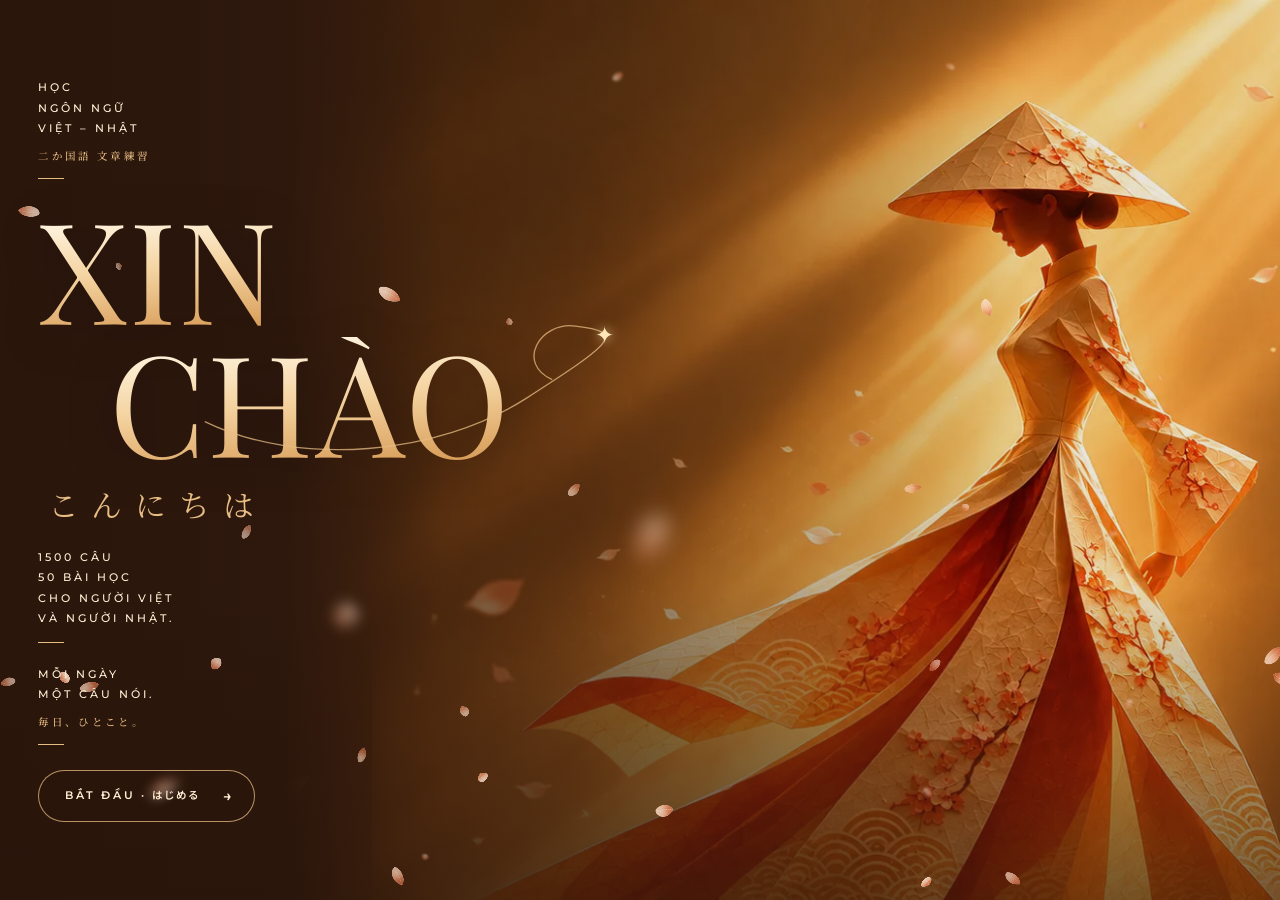
==== commit 3e94abe6: "Video tình huống (làm thử bài 1): tranh vẽ + giọng nam/nữ + phụ đề furigana chạy theo giọng trong mụ" ====
--- a/thi-thu-n5.html
+++ b/thi-thu-n5.html
@@ -9,9 +9,9 @@
     <link rel="preconnect" href="https://fonts.googleapis.com">
     <link rel="preconnect" href="https://fonts.gstatic.com" crossorigin>
     <link rel="stylesheet" href="https://fonts.googleapis.com/css2?family=Be+Vietnam+Pro:wght@500;600;700;900&family=Inter:wght@400;500;600&family=Noto+Sans+JP:wght@400;500;700;900&family=Noto+Serif+JP:wght@400;600;700&family=Playfair+Display:ital,wght@0,400;0,500;1,400&family=Montserrat:wght@400;500;600&display=swap">
-    <link rel="stylesheet" href="style.css?v=20261128-81">
-    <link rel="stylesheet" href="roadmap.css?v=20261128-81">
-    <link rel="stylesheet" href="kanji.css?v=20261128-81">
+    <link rel="stylesheet" href="style.css?v=20261128-83">
+    <link rel="stylesheet" href="roadmap.css?v=20261128-83">
+    <link rel="stylesheet" href="kanji.css?v=20261128-83">
 </head>
 <body>
 
@@ -83,13 +83,13 @@
     <nav class="tabs" aria-label="Chọn mục" id="sub"></nav>
     <main id="view"></main>
 </div>
-<script src="roadmap.js?v=20261128-81"></script>
-<script src="roadmap-pic.js?v=20261128-81"></script>
-<script src="roadmap-mock.js?v=20261128-81"></script>
-<script src="roadmap-mockart.js?v=20261128-81"></script>
-<script src="roadmap-ov.js?v=20261128-81"></script>
-<script src="roadmap-n4.js?v=20261128-81"></script>
-<script src="kanji.js?v=20261128-81"></script>
-<script src="script.js?v=20261128-81"></script>
+<script src="roadmap.js?v=20261128-83"></script>
+<script src="roadmap-pic.js?v=20261128-83"></script>
+<script src="roadmap-mock.js?v=20261128-83"></script>
+<script src="roadmap-mockart.js?v=20261128-83"></script>
+<script src="roadmap-ov.js?v=20261128-83"></script>
+<script src="roadmap-n4.js?v=20261128-83"></script>
+<script src="kanji.js?v=20261128-83"></script>
+<script src="script.js?v=20261128-83"></script>
 </body>
 </html>
--- a/roadmap.css
+++ b/roadmap.css
@@ -410,3 +410,22 @@
 /* Lời thoại video Kaiwa: cột người nói + câu (không có nút nghe) */
 .rm-kt li { grid-template-columns: 34px minmax(0, 1fr); }
 .rm-kt .rm-who { text-align: center; }
+
+/* Video tình huống (Hội thoại mẫu) */
+.rm-tv { border: 1.5px solid var(--line); border-radius: 14px; overflow: hidden; background: var(--paper); margin-bottom: 12px; }
+.rm-tv-stage { background: #fff; }
+.rm-tv-stage .mk-pic { max-width: none; width: 100%; margin: 0; border-radius: 0; }
+.rm-tv-svg, .rm-tv-stage svg { display: block; }
+.rm-tv-stage .mk-pp { transform-box: fill-box; transform-origin: 50% 100%; transition: opacity .2s; }
+.rm-tv-stage svg[data-speaker="0"] .mk-pp1, .rm-tv-stage svg[data-speaker="1"] .mk-pp0 { opacity: .55; }
+.rm-tv-stage svg[data-speaker="0"] .mk-pp0, .rm-tv-stage svg[data-speaker="1"] .mk-pp1 { animation: tvbob .45s ease-in-out infinite alternate; }
+@keyframes tvbob { from { transform: translateY(0); } to { transform: translateY(-5px); } }
+.rm-tv-sub { padding: 10px 14px; min-height: 76px; background: #1f1812; color: #fff7e8; }
+.rm-tv-jp { font-size: 19px; line-height: 2; }
+.rm-tv-vi { font-size: 14px; color: #f0d9b5; }
+.rm-tv-who { display: inline-block; margin-right: 6px; padding: 0 8px; border-radius: 8px; background: var(--ai); color: var(--ai-ink); font-size: 13px; line-height: 1.8; vertical-align: 2px; }
+.rm-tv-ctl { display: flex; align-items: center; gap: 10px; padding: 8px 12px; }
+.rm-tv-bar { flex: 1; height: 10px; border-radius: 6px; background: var(--line); cursor: pointer; overflow: hidden; }
+.rm-tv-bar i { display: block; height: 100%; width: 0; background: var(--ai); }
+.rm-tv-time { font-size: 12.5px; color: var(--muted); min-width: 34px; text-align: right; }
+@media (prefers-reduced-motion: reduce) { .rm-tv-stage .mk-pp { animation: none !important; } }
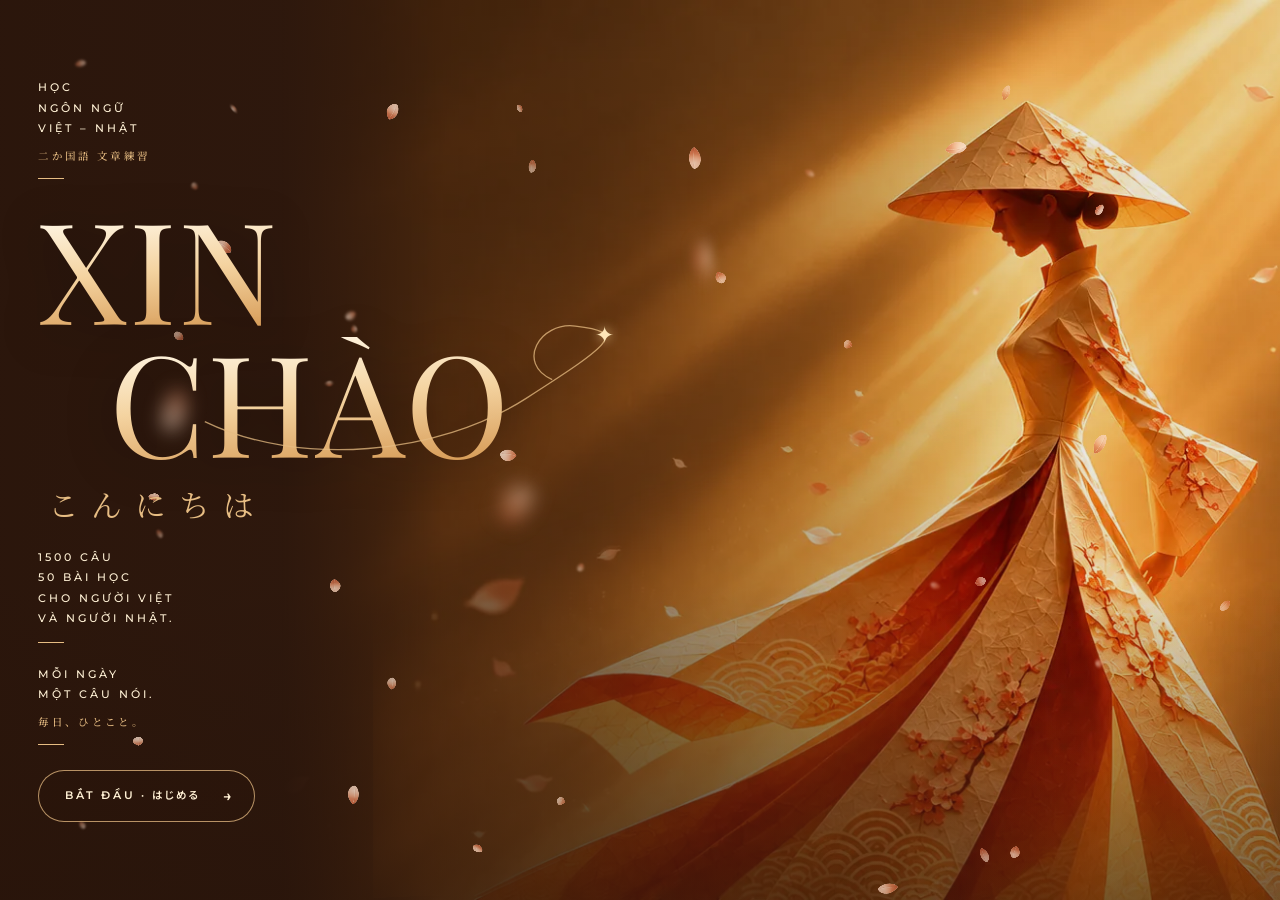
==== commit 9c65293a: "Video tình huống: làm đủ 25 bài (giọng nam/nữ, bối cảnh theo tình huống, người nói đầu tiên đứng bên" ====
--- a/thi-thu-n5.html
+++ b/thi-thu-n5.html
@@ -9,9 +9,9 @@
     <link rel="preconnect" href="https://fonts.googleapis.com">
     <link rel="preconnect" href="https://fonts.gstatic.com" crossorigin>
     <link rel="stylesheet" href="https://fonts.googleapis.com/css2?family=Be+Vietnam+Pro:wght@500;600;700;900&family=Inter:wght@400;500;600&family=Noto+Sans+JP:wght@400;500;700;900&family=Noto+Serif+JP:wght@400;600;700&family=Playfair+Display:ital,wght@0,400;0,500;1,400&family=Montserrat:wght@400;500;600&display=swap">
-    <link rel="stylesheet" href="style.css?v=20261128-83">
-    <link rel="stylesheet" href="roadmap.css?v=20261128-83">
-    <link rel="stylesheet" href="kanji.css?v=20261128-83">
+    <link rel="stylesheet" href="style.css?v=20261128-85">
+    <link rel="stylesheet" href="roadmap.css?v=20261128-85">
+    <link rel="stylesheet" href="kanji.css?v=20261128-85">
 </head>
 <body>
 
@@ -83,13 +83,13 @@
     <nav class="tabs" aria-label="Chọn mục" id="sub"></nav>
     <main id="view"></main>
 </div>
-<script src="roadmap.js?v=20261128-83"></script>
-<script src="roadmap-pic.js?v=20261128-83"></script>
-<script src="roadmap-mock.js?v=20261128-83"></script>
-<script src="roadmap-mockart.js?v=20261128-83"></script>
-<script src="roadmap-ov.js?v=20261128-83"></script>
-<script src="roadmap-n4.js?v=20261128-83"></script>
-<script src="kanji.js?v=20261128-83"></script>
-<script src="script.js?v=20261128-83"></script>
+<script src="roadmap.js?v=20261128-85"></script>
+<script src="roadmap-pic.js?v=20261128-85"></script>
+<script src="roadmap-mock.js?v=20261128-85"></script>
+<script src="roadmap-mockart.js?v=20261128-85"></script>
+<script src="roadmap-ov.js?v=20261128-85"></script>
+<script src="roadmap-n4.js?v=20261128-85"></script>
+<script src="kanji.js?v=20261128-85"></script>
+<script src="script.js?v=20261128-85"></script>
 </body>
 </html>
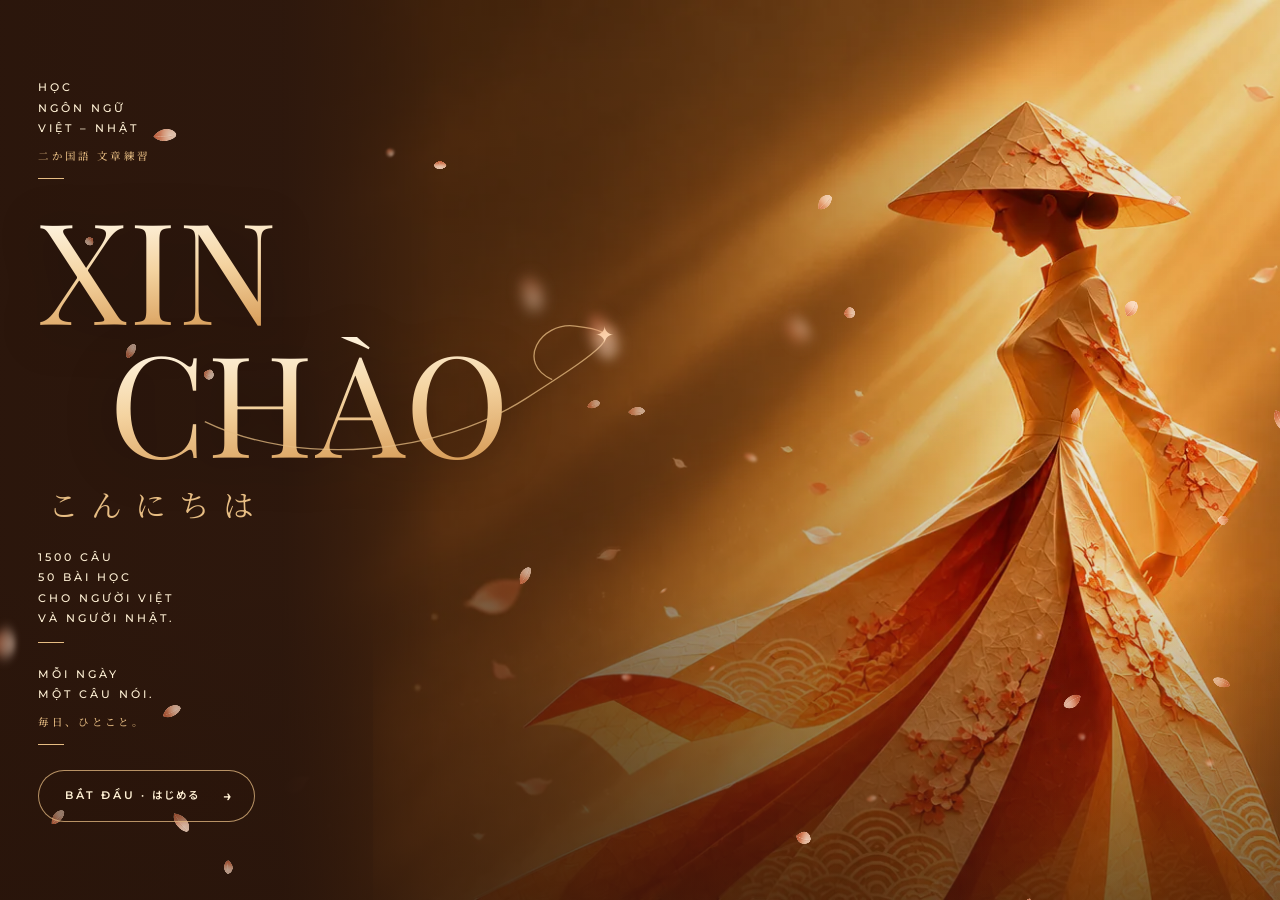
==== commit 66d70b40: "Video tình huống: đưa lên khối nổi 🎭 ngay dưới video Kaiwa, không còn nằm trong mục Hội thoại mẫu th" ====
--- a/thi-thu-n5.html
+++ b/thi-thu-n5.html
@@ -9,9 +9,9 @@
     <link rel="preconnect" href="https://fonts.googleapis.com">
     <link rel="preconnect" href="https://fonts.gstatic.com" crossorigin>
     <link rel="stylesheet" href="https://fonts.googleapis.com/css2?family=Be+Vietnam+Pro:wght@500;600;700;900&family=Inter:wght@400;500;600&family=Noto+Sans+JP:wght@400;500;700;900&family=Noto+Serif+JP:wght@400;600;700&family=Playfair+Display:ital,wght@0,400;0,500;1,400&family=Montserrat:wght@400;500;600&display=swap">
-    <link rel="stylesheet" href="style.css?v=20261128-85">
-    <link rel="stylesheet" href="roadmap.css?v=20261128-85">
-    <link rel="stylesheet" href="kanji.css?v=20261128-85">
+    <link rel="stylesheet" href="style.css?v=20261128-86">
+    <link rel="stylesheet" href="roadmap.css?v=20261128-86">
+    <link rel="stylesheet" href="kanji.css?v=20261128-86">
 </head>
 <body>
 
@@ -83,13 +83,13 @@
     <nav class="tabs" aria-label="Chọn mục" id="sub"></nav>
     <main id="view"></main>
 </div>
-<script src="roadmap.js?v=20261128-85"></script>
-<script src="roadmap-pic.js?v=20261128-85"></script>
-<script src="roadmap-mock.js?v=20261128-85"></script>
-<script src="roadmap-mockart.js?v=20261128-85"></script>
-<script src="roadmap-ov.js?v=20261128-85"></script>
-<script src="roadmap-n4.js?v=20261128-85"></script>
-<script src="kanji.js?v=20261128-85"></script>
-<script src="script.js?v=20261128-85"></script>
+<script src="roadmap.js?v=20261128-86"></script>
+<script src="roadmap-pic.js?v=20261128-86"></script>
+<script src="roadmap-mock.js?v=20261128-86"></script>
+<script src="roadmap-mockart.js?v=20261128-86"></script>
+<script src="roadmap-ov.js?v=20261128-86"></script>
+<script src="roadmap-n4.js?v=20261128-86"></script>
+<script src="kanji.js?v=20261128-86"></script>
+<script src="script.js?v=20261128-86"></script>
 </body>
 </html>
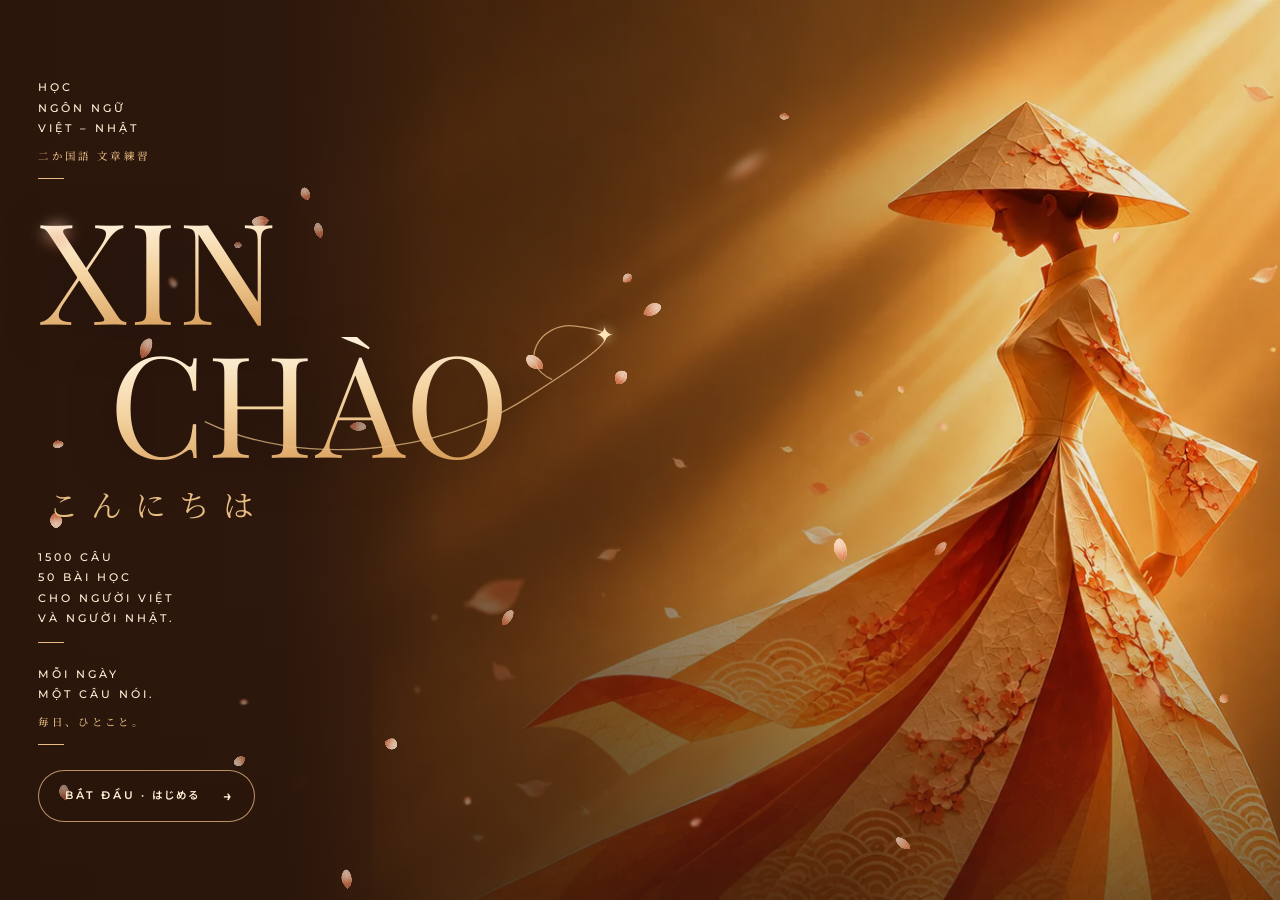
==== commit e93f4f09: "Tạm ẩn video Kaiwa; hiện video tình huống cùng lời thoại (câu đang nói tô sáng) trong cùng khối Co-A" ====
--- a/thi-thu-n5.html
+++ b/thi-thu-n5.html
@@ -9,9 +9,9 @@
     <link rel="preconnect" href="https://fonts.googleapis.com">
     <link rel="preconnect" href="https://fonts.gstatic.com" crossorigin>
     <link rel="stylesheet" href="https://fonts.googleapis.com/css2?family=Be+Vietnam+Pro:wght@500;600;700;900&family=Inter:wght@400;500;600&family=Noto+Sans+JP:wght@400;500;700;900&family=Noto+Serif+JP:wght@400;600;700&family=Playfair+Display:ital,wght@0,400;0,500;1,400&family=Montserrat:wght@400;500;600&display=swap">
-    <link rel="stylesheet" href="style.css?v=20261128-86">
-    <link rel="stylesheet" href="roadmap.css?v=20261128-86">
-    <link rel="stylesheet" href="kanji.css?v=20261128-86">
+    <link rel="stylesheet" href="style.css?v=20261128-87">
+    <link rel="stylesheet" href="roadmap.css?v=20261128-87">
+    <link rel="stylesheet" href="kanji.css?v=20261128-87">
 </head>
 <body>
 
@@ -83,13 +83,13 @@
     <nav class="tabs" aria-label="Chọn mục" id="sub"></nav>
     <main id="view"></main>
 </div>
-<script src="roadmap.js?v=20261128-86"></script>
-<script src="roadmap-pic.js?v=20261128-86"></script>
-<script src="roadmap-mock.js?v=20261128-86"></script>
-<script src="roadmap-mockart.js?v=20261128-86"></script>
-<script src="roadmap-ov.js?v=20261128-86"></script>
-<script src="roadmap-n4.js?v=20261128-86"></script>
-<script src="kanji.js?v=20261128-86"></script>
-<script src="script.js?v=20261128-86"></script>
+<script src="roadmap.js?v=20261128-87"></script>
+<script src="roadmap-pic.js?v=20261128-87"></script>
+<script src="roadmap-mock.js?v=20261128-87"></script>
+<script src="roadmap-mockart.js?v=20261128-87"></script>
+<script src="roadmap-ov.js?v=20261128-87"></script>
+<script src="roadmap-n4.js?v=20261128-87"></script>
+<script src="kanji.js?v=20261128-87"></script>
+<script src="script.js?v=20261128-87"></script>
 </body>
 </html>
--- a/roadmap.css
+++ b/roadmap.css
@@ -429,3 +429,7 @@
 .rm-tv-bar i { display: block; height: 100%; width: 0; background: var(--ai); }
 .rm-tv-time { font-size: 12.5px; color: var(--muted); min-width: 34px; text-align: right; }
 @media (prefers-reduced-motion: reduce) { .rm-tv-stage .mk-pp { animation: none !important; } }
+
+.rm-tv-list { margin: 0; padding: 10px 12px; list-style: none; border-top: 1px solid var(--line); }
+.rm-tv-list li { padding: 6px 8px; border-radius: 10px; }
+.rm-tv-list li.on { background: var(--ai-soft, #fbe3d2); }
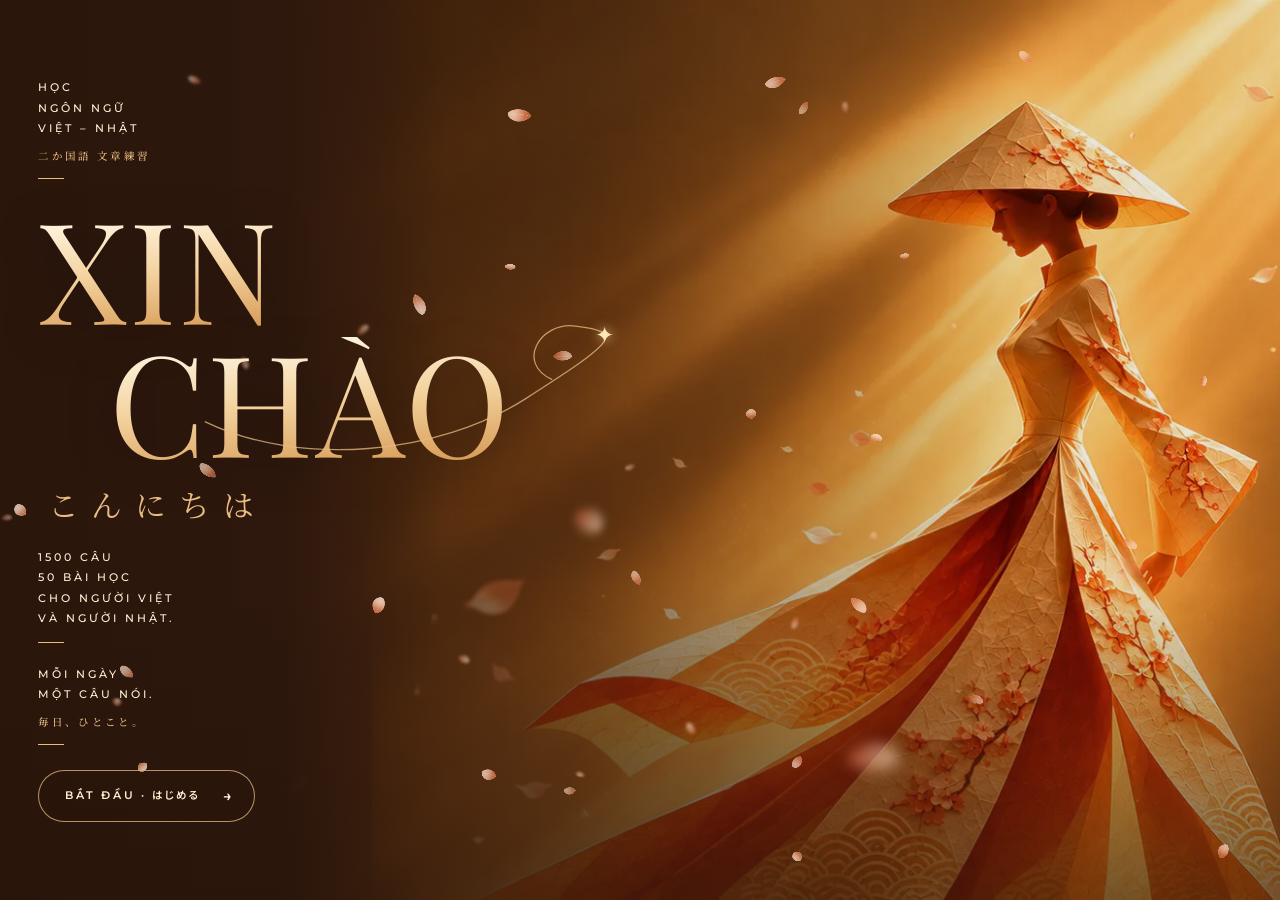
==== commit 239da2fd: "Video tình huống: ẩn thanh phụ đề đen; tô sáng đậm câu đang nói trong lời thoại Co-Authored-By: Clau" ====
--- a/thi-thu-n5.html
+++ b/thi-thu-n5.html
@@ -9,9 +9,9 @@
     <link rel="preconnect" href="https://fonts.googleapis.com">
     <link rel="preconnect" href="https://fonts.gstatic.com" crossorigin>
     <link rel="stylesheet" href="https://fonts.googleapis.com/css2?family=Be+Vietnam+Pro:wght@500;600;700;900&family=Inter:wght@400;500;600&family=Noto+Sans+JP:wght@400;500;700;900&family=Noto+Serif+JP:wght@400;600;700&family=Playfair+Display:ital,wght@0,400;0,500;1,400&family=Montserrat:wght@400;500;600&display=swap">
-    <link rel="stylesheet" href="style.css?v=20261128-87">
-    <link rel="stylesheet" href="roadmap.css?v=20261128-87">
-    <link rel="stylesheet" href="kanji.css?v=20261128-87">
+    <link rel="stylesheet" href="style.css?v=20261128-88">
+    <link rel="stylesheet" href="roadmap.css?v=20261128-88">
+    <link rel="stylesheet" href="kanji.css?v=20261128-88">
 </head>
 <body>
 
@@ -83,13 +83,13 @@
     <nav class="tabs" aria-label="Chọn mục" id="sub"></nav>
     <main id="view"></main>
 </div>
-<script src="roadmap.js?v=20261128-87"></script>
-<script src="roadmap-pic.js?v=20261128-87"></script>
-<script src="roadmap-mock.js?v=20261128-87"></script>
-<script src="roadmap-mockart.js?v=20261128-87"></script>
-<script src="roadmap-ov.js?v=20261128-87"></script>
-<script src="roadmap-n4.js?v=20261128-87"></script>
-<script src="kanji.js?v=20261128-87"></script>
-<script src="script.js?v=20261128-87"></script>
+<script src="roadmap.js?v=20261128-88"></script>
+<script src="roadmap-pic.js?v=20261128-88"></script>
+<script src="roadmap-mock.js?v=20261128-88"></script>
+<script src="roadmap-mockart.js?v=20261128-88"></script>
+<script src="roadmap-ov.js?v=20261128-88"></script>
+<script src="roadmap-n4.js?v=20261128-88"></script>
+<script src="kanji.js?v=20261128-88"></script>
+<script src="script.js?v=20261128-88"></script>
 </body>
 </html>
--- a/roadmap.css
+++ b/roadmap.css
@@ -433,3 +433,10 @@
 .rm-tv-list { margin: 0; padding: 10px 12px; list-style: none; border-top: 1px solid var(--line); }
 .rm-tv-list li { padding: 6px 8px; border-radius: 10px; }
 .rm-tv-list li.on { background: var(--ai-soft, #fbe3d2); }
+
+/* Video tình huống: ẩn thanh phụ đề đen, câu đang nói được tô sáng ngay trong danh sách lời thoại */
+.rm-tv-sub { display: none; }
+.rm-tv-list li { border-left: 5px solid transparent; transition: background .15s, border-color .15s; }
+.rm-tv-list li.on { background: #fbd9bf; border-left-color: var(--ai); box-shadow: 0 1px 0 rgba(0, 0, 0, .06); }
+.rm-tv-list li.on .rm-who { color: var(--ai); }
+:root[data-theme="dark"] .rm-tv-list li.on { background: #5a3319; }
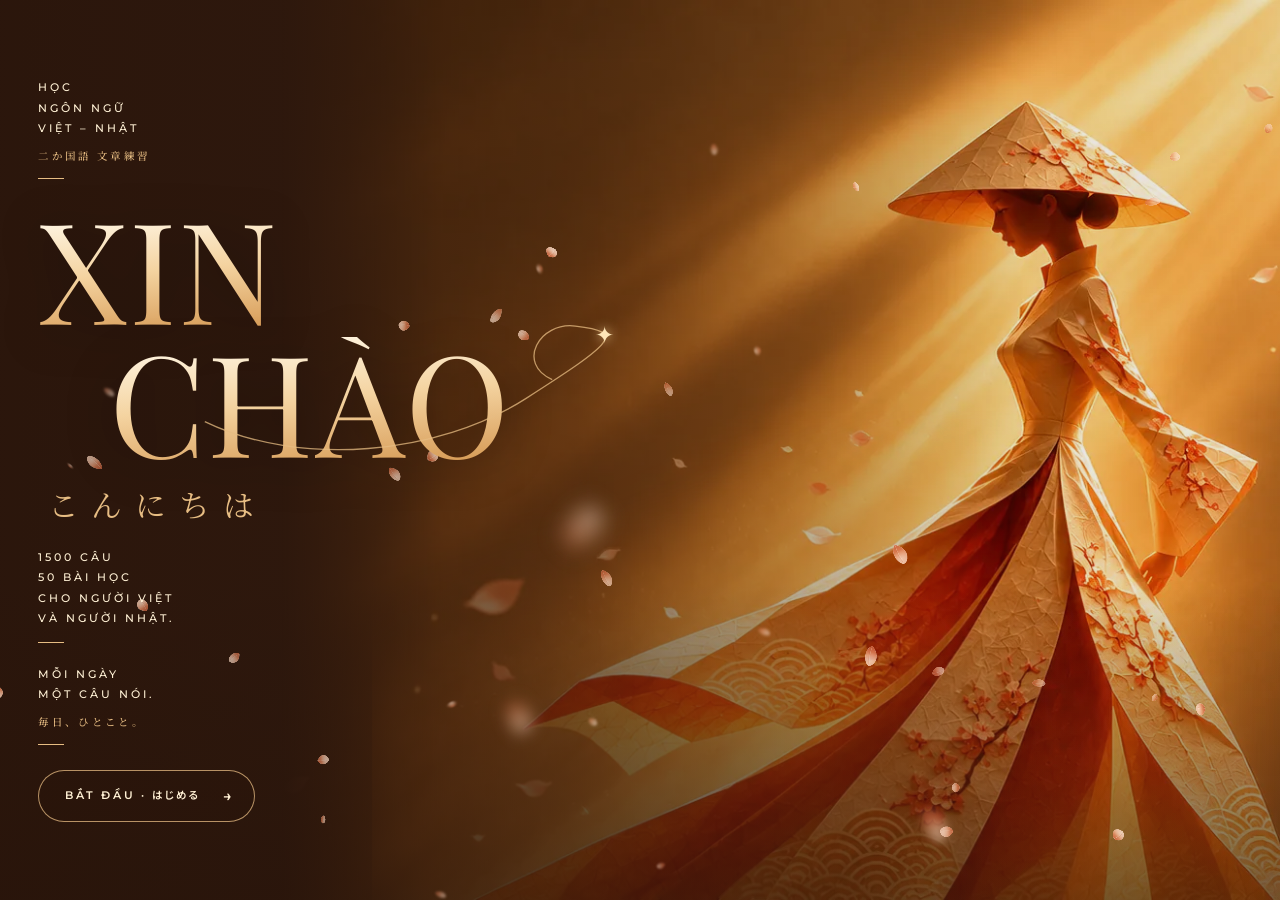
==== commit 0ebb5cca: "Lời thoại Kaiwa: soạn lại 25 bài theo tài liệu đã chỉnh sửa (259 câu, furigana + dịch từng câu); bật" ====
--- a/thi-thu-n5.html
+++ b/thi-thu-n5.html
@@ -9,9 +9,9 @@
     <link rel="preconnect" href="https://fonts.googleapis.com">
     <link rel="preconnect" href="https://fonts.gstatic.com" crossorigin>
     <link rel="stylesheet" href="https://fonts.googleapis.com/css2?family=Be+Vietnam+Pro:wght@500;600;700;900&family=Inter:wght@400;500;600&family=Noto+Sans+JP:wght@400;500;700;900&family=Noto+Serif+JP:wght@400;600;700&family=Playfair+Display:ital,wght@0,400;0,500;1,400&family=Montserrat:wght@400;500;600&display=swap">
-    <link rel="stylesheet" href="style.css?v=20261128-88">
-    <link rel="stylesheet" href="roadmap.css?v=20261128-88">
-    <link rel="stylesheet" href="kanji.css?v=20261128-88">
+    <link rel="stylesheet" href="style.css?v=20261128-89">
+    <link rel="stylesheet" href="roadmap.css?v=20261128-89">
+    <link rel="stylesheet" href="kanji.css?v=20261128-89">
 </head>
 <body>
 
@@ -83,13 +83,13 @@
     <nav class="tabs" aria-label="Chọn mục" id="sub"></nav>
     <main id="view"></main>
 </div>
-<script src="roadmap.js?v=20261128-88"></script>
-<script src="roadmap-pic.js?v=20261128-88"></script>
-<script src="roadmap-mock.js?v=20261128-88"></script>
-<script src="roadmap-mockart.js?v=20261128-88"></script>
-<script src="roadmap-ov.js?v=20261128-88"></script>
-<script src="roadmap-n4.js?v=20261128-88"></script>
-<script src="kanji.js?v=20261128-88"></script>
-<script src="script.js?v=20261128-88"></script>
+<script src="roadmap.js?v=20261128-89"></script>
+<script src="roadmap-pic.js?v=20261128-89"></script>
+<script src="roadmap-mock.js?v=20261128-89"></script>
+<script src="roadmap-mockart.js?v=20261128-89"></script>
+<script src="roadmap-ov.js?v=20261128-89"></script>
+<script src="roadmap-n4.js?v=20261128-89"></script>
+<script src="kanji.js?v=20261128-89"></script>
+<script src="script.js?v=20261128-89"></script>
 </body>
 </html>
--- a/roadmap.css
+++ b/roadmap.css
@@ -440,3 +440,6 @@
 .rm-tv-list li.on { background: #fbd9bf; border-left-color: var(--ai); box-shadow: 0 1px 0 rgba(0, 0, 0, .06); }
 .rm-tv-list li.on .rm-who { color: var(--ai); }
 :root[data-theme="dark"] .rm-tv-list li.on { background: #5a3319; }
+
+.rm-kt .rm-who { font-size: 13px; line-height: 1.5; word-break: keep-all; }
+.rm-kt li { grid-template-columns: 64px minmax(0, 1fr); }
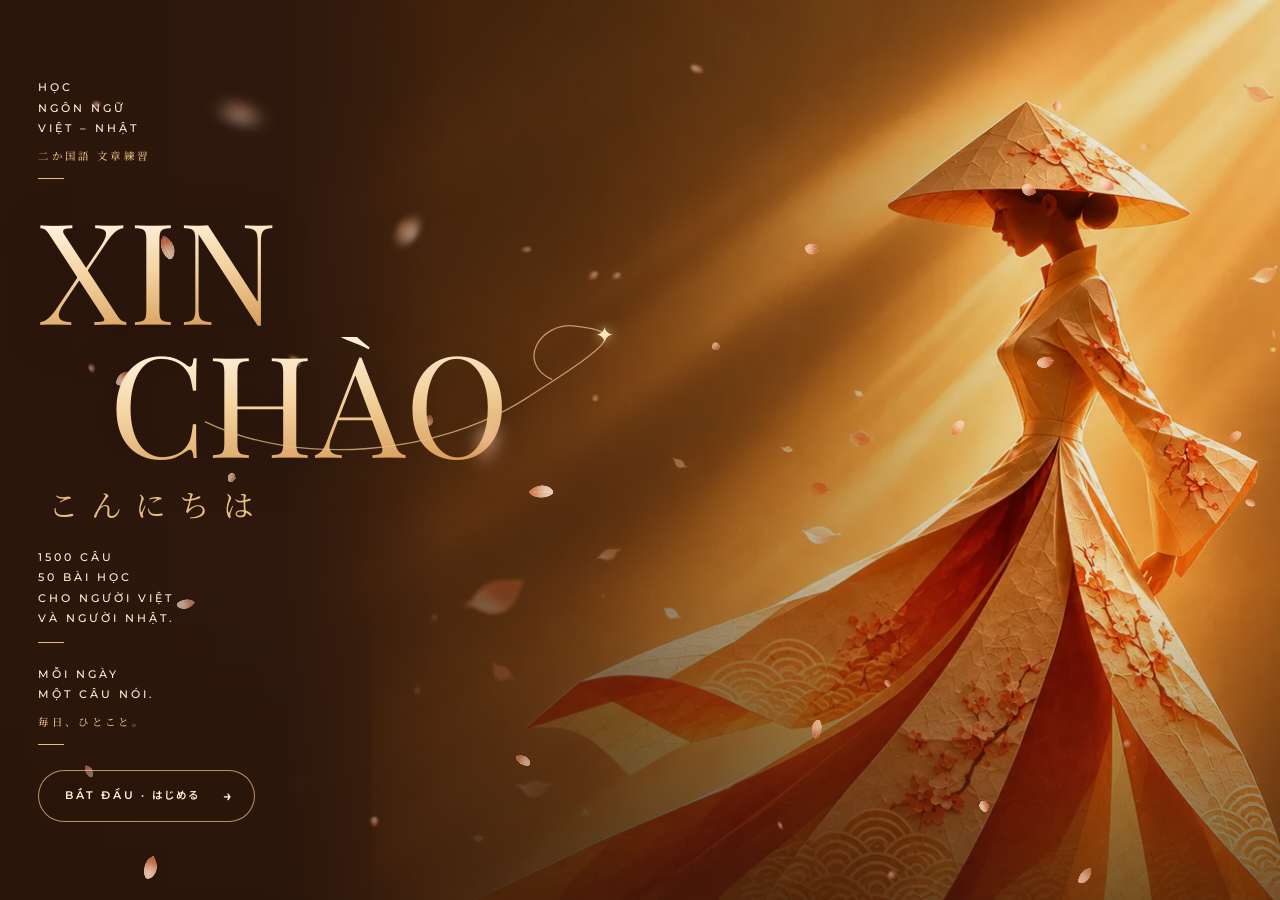
==== commit b85254c3: "Video tình huống dùng lời thoại mới (259 câu, 25 bài): tạo lại giọng nam/nữ, ẩn video Kaiwa và mục l" ====
--- a/thi-thu-n5.html
+++ b/thi-thu-n5.html
@@ -9,9 +9,9 @@
     <link rel="preconnect" href="https://fonts.googleapis.com">
     <link rel="preconnect" href="https://fonts.gstatic.com" crossorigin>
     <link rel="stylesheet" href="https://fonts.googleapis.com/css2?family=Be+Vietnam+Pro:wght@500;600;700;900&family=Inter:wght@400;500;600&family=Noto+Sans+JP:wght@400;500;700;900&family=Noto+Serif+JP:wght@400;600;700&family=Playfair+Display:ital,wght@0,400;0,500;1,400&family=Montserrat:wght@400;500;600&display=swap">
-    <link rel="stylesheet" href="style.css?v=20261128-89">
-    <link rel="stylesheet" href="roadmap.css?v=20261128-89">
-    <link rel="stylesheet" href="kanji.css?v=20261128-89">
+    <link rel="stylesheet" href="style.css?v=20261128-90">
+    <link rel="stylesheet" href="roadmap.css?v=20261128-90">
+    <link rel="stylesheet" href="kanji.css?v=20261128-90">
 </head>
 <body>
 
@@ -83,13 +83,13 @@
     <nav class="tabs" aria-label="Chọn mục" id="sub"></nav>
     <main id="view"></main>
 </div>
-<script src="roadmap.js?v=20261128-89"></script>
-<script src="roadmap-pic.js?v=20261128-89"></script>
-<script src="roadmap-mock.js?v=20261128-89"></script>
-<script src="roadmap-mockart.js?v=20261128-89"></script>
-<script src="roadmap-ov.js?v=20261128-89"></script>
-<script src="roadmap-n4.js?v=20261128-89"></script>
-<script src="kanji.js?v=20261128-89"></script>
-<script src="script.js?v=20261128-89"></script>
+<script src="roadmap.js?v=20261128-90"></script>
+<script src="roadmap-pic.js?v=20261128-90"></script>
+<script src="roadmap-mock.js?v=20261128-90"></script>
+<script src="roadmap-mockart.js?v=20261128-90"></script>
+<script src="roadmap-ov.js?v=20261128-90"></script>
+<script src="roadmap-n4.js?v=20261128-90"></script>
+<script src="kanji.js?v=20261128-90"></script>
+<script src="script.js?v=20261128-90"></script>
 </body>
 </html>
--- a/roadmap.css
+++ b/roadmap.css
@@ -443,3 +443,12 @@
 
 .rm-kt .rm-who { font-size: 13px; line-height: 1.5; word-break: keep-all; }
 .rm-kt li { grid-template-columns: 64px minmax(0, 1fr); }
+
+/* Lời thoại của video tình huống: chữ nhỏ hơn, khung cuộn, câu đang nói tự cuộn vào tầm nhìn */
+.rm-tv-list { position: relative; max-height: 270px; overflow-y: auto; overscroll-behavior: contain; scroll-behavior: smooth; padding: 6px 8px; }
+.rm-tv-list li { padding: 4px 6px; gap: 6px; }
+.rm-tv-list .jp { font-size: 15px; line-height: 1.9; }
+.rm-tv-list .rm-vi { font-size: 12.5px; }
+.rm-tv-list .rm-who { font-size: 12px; }
+.rm-tv-list::-webkit-scrollbar { width: 8px; }
+.rm-tv-list::-webkit-scrollbar-thumb { background: var(--line); border-radius: 6px; }
